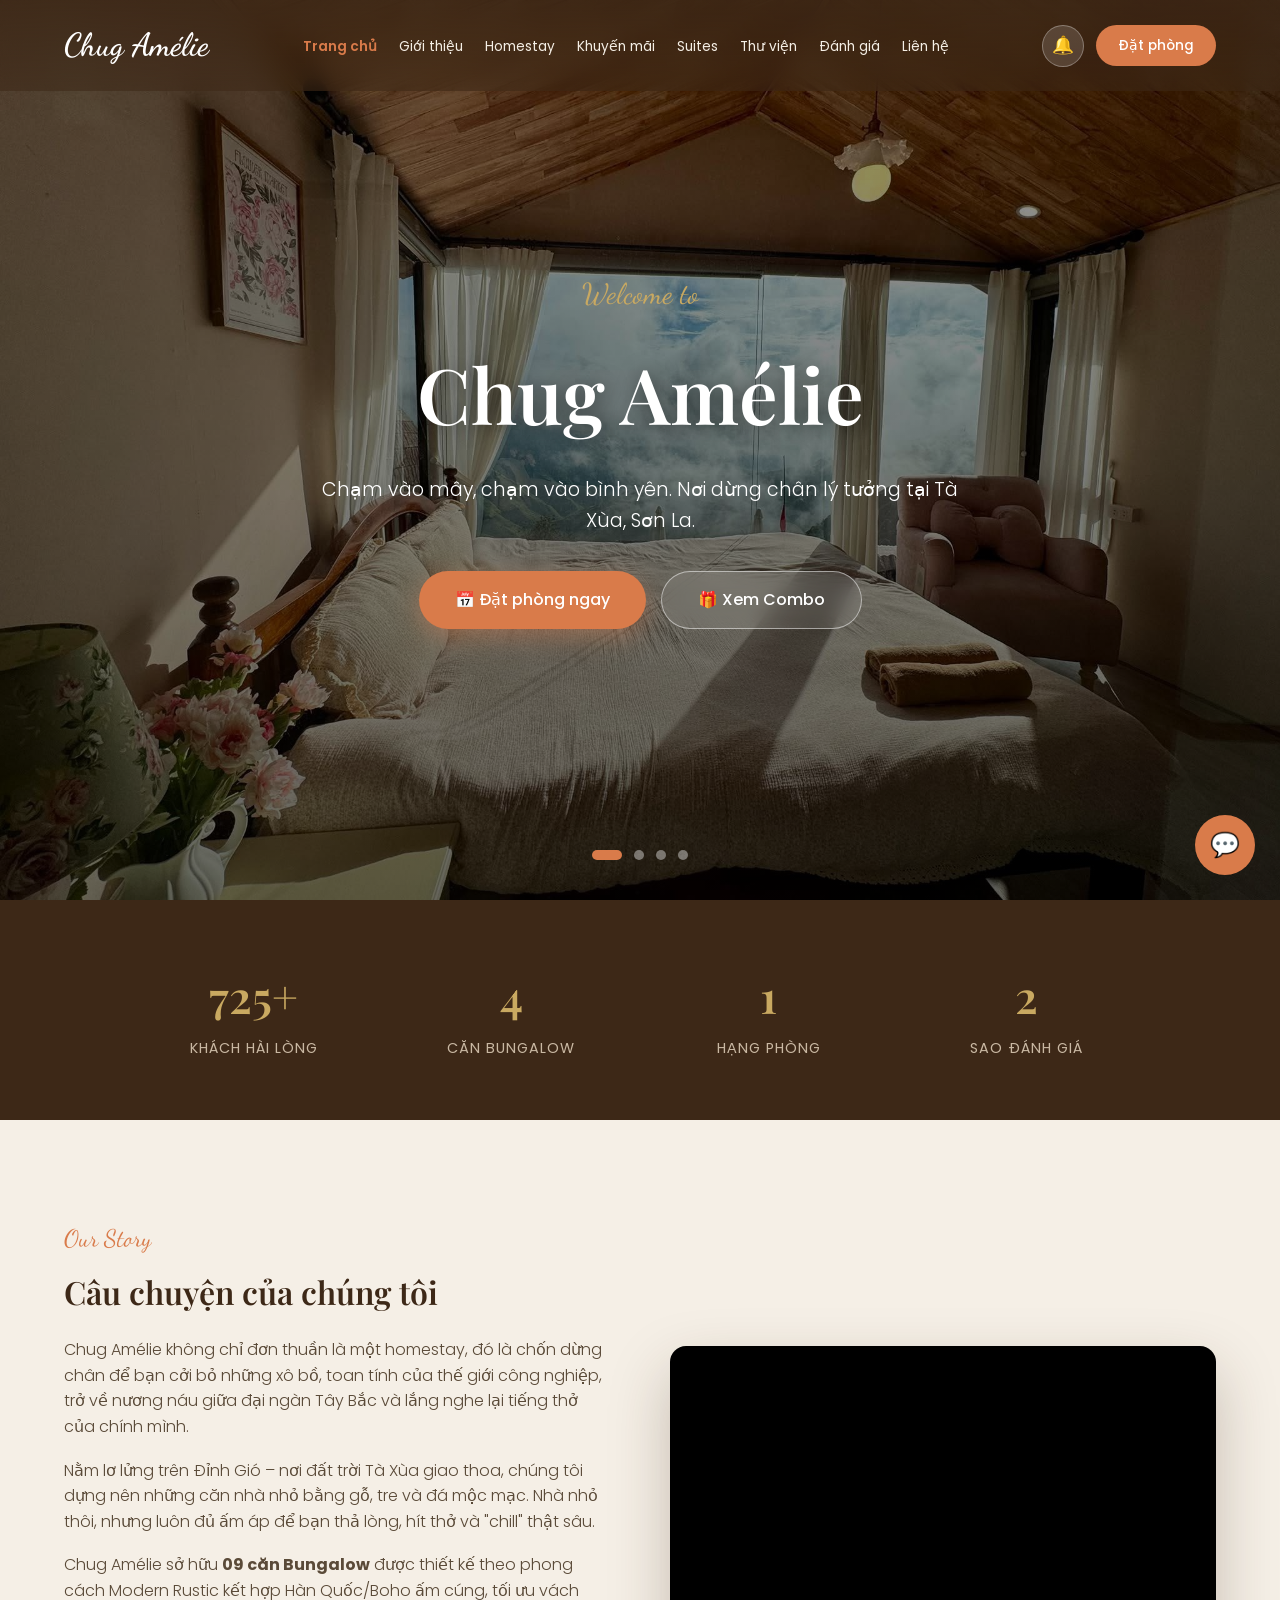
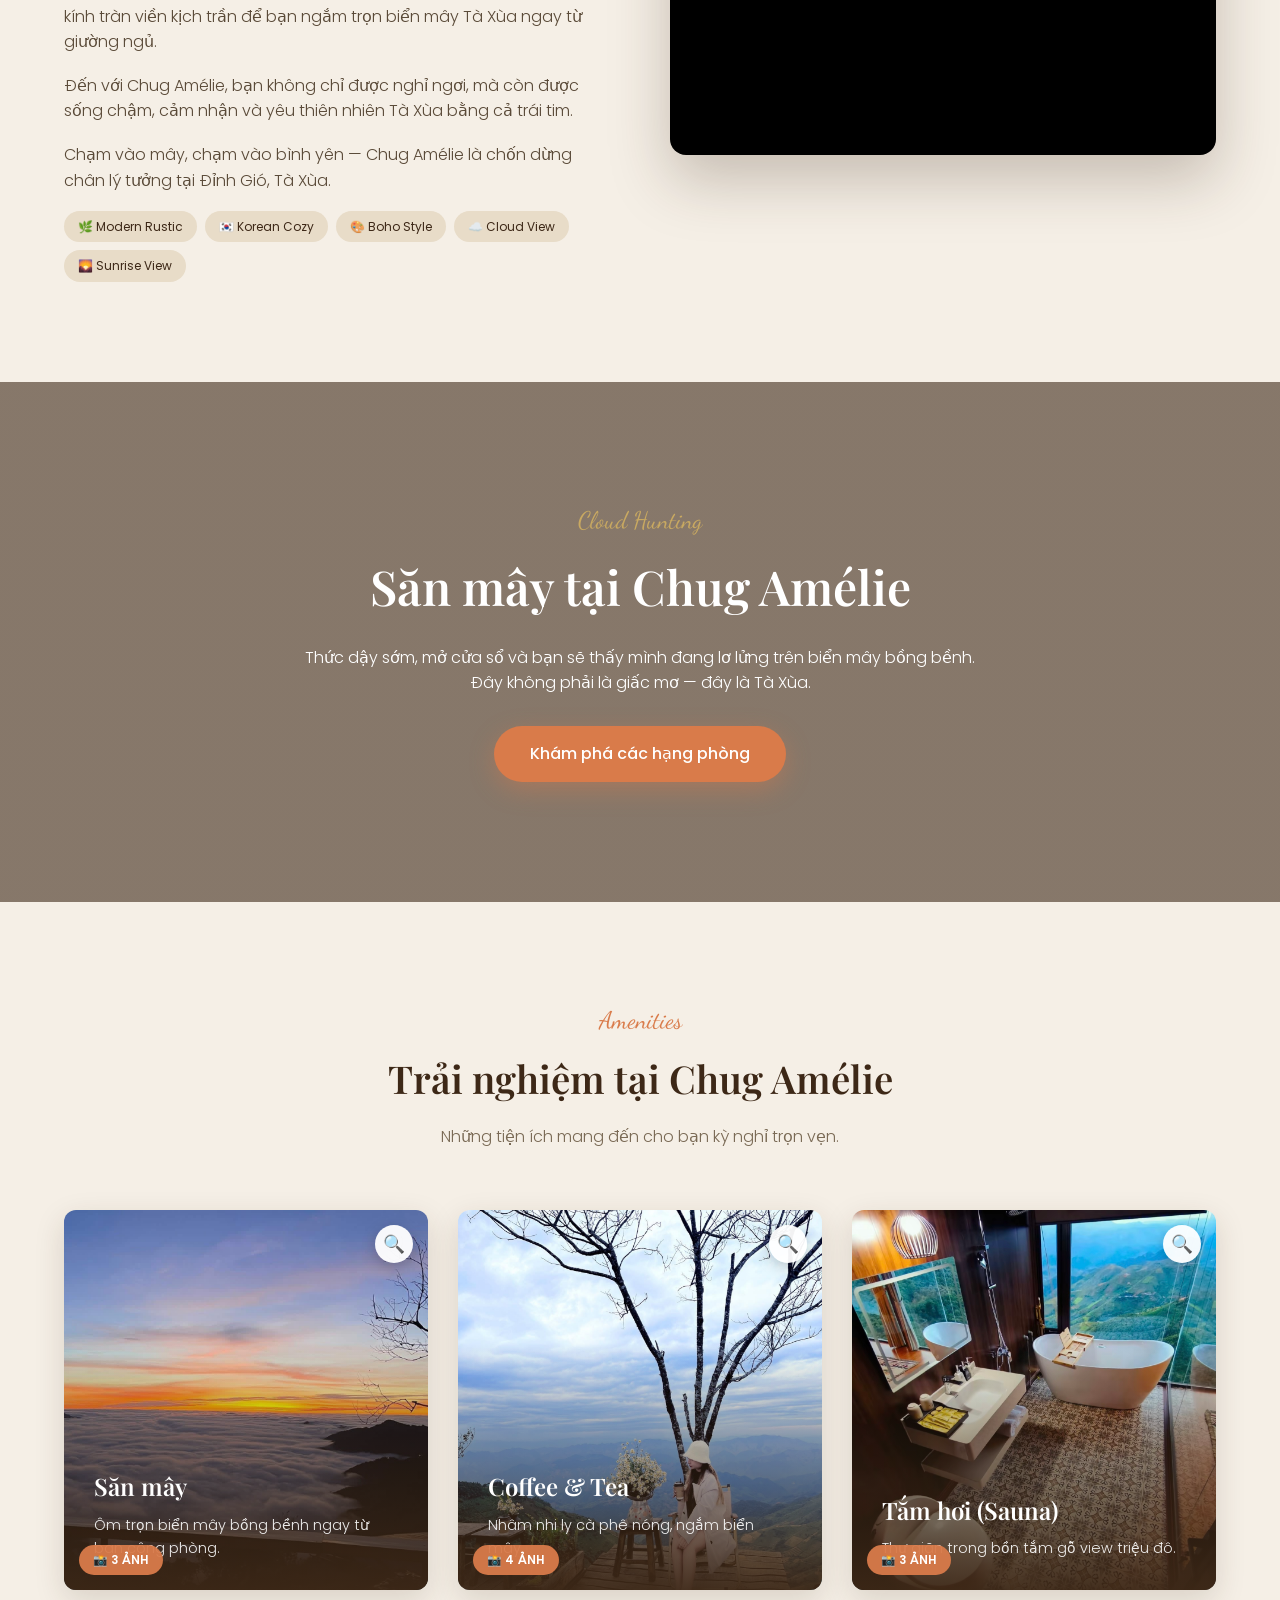
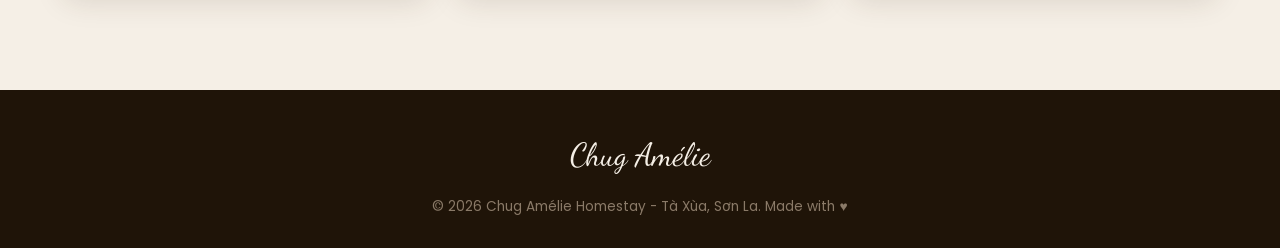
==== index.html @ e12279fa "Initial commit" ====
<!DOCTYPE html>
<html lang="vi">
<head>
<meta charset="UTF-8">
<meta name="viewport" content="width=device-width, initial-scale=1.0">
<title>Chug Amélie Homestay - Trang chủ</title>
<link href="https://fonts.googleapis.com/css2?family=Playfair+Display:wght@400;600;700&family=Poppins:wght@300;400;500;600&family=Dancing+Script:wght@600&display=swap" rel="stylesheet">
<link rel="stylesheet" href="css/style.css">
</head>
<body>

<div class="loader" id="loader"><div class="loader-logo">Chug Amélie</div><div class="loader-bar"></div></div>
<div class="toast-container" id="toastContainer"></div>

<nav class="navbar" id="navbar">
<div class="logo">Chug Amélie</div>
<button class="menu-toggle" onclick="toggleMenu()">☰</button>
<ul class="nav-links" id="navLinks">
<li><a href="index.html" class="active">Trang chủ</a></li>
<li><a href="gian.html">Giới thiệu</a></li>
<li><a href="homestay.html">Homestay</a></li>
<li><a href="khuyen-mai.html">Khuyến mãi</a></li>
<li><a href="suites.html">Suites</a></li>
<li><a href="thu-vien.html">Thư viện</a></li>
<li><a href="danh-gia.html">Đánh giá</a></li>
<li><a href="lien-he.html">Liên hệ</a></li>
</ul>
<div class="nav-actions">
<button class="btn-notify" onclick="toggleNotifPanel()">🔔<span class="badge-count" id="notifCount">0</span></button>
<a href="tel:0325292907" class="btn-book">Đặt phòng</a>
</div>
</nav>

<div class="notif-panel" id="notifPanel">
<div class="notif-header"><h4>🔔 Thông báo</h4><button class="notif-clear" onclick="clearAllNotifs()">Xóa tất cả</button></div>
<div class="notif-body" id="notifBody"><div class="notif-empty">Chưa có thông báo nào</div></div>
</div>

<!-- ========== HERO SLIDESHOW ========== -->
<header class="hero" id="home">
<div class="hero-slides">
<div class="hero-slide active" style="background-image:url('images/room-standard.jpg')"></div>
<div class="hero-slide" style="background-image:url('images/room-premium.jpg')"></div>
<div class="hero-slide" style="background-image:url('images/room-family.jpg')"></div>
<div class="hero-slide" style="background-image:url('images/room-premium-2.jpg')"></div>
</div>
<div class="hero-content">
<div class="hero-subtitle">Welcome to</div>
<h1>Chug Amélie</h1>
<p>Chạm vào mây, chạm vào bình yên. Nơi dừng chân lý tưởng tại Tà Xùa, Sơn La.</p>
<div class="hero-buttons">
<a href="lien-he.html" class="btn-primary">📅 Đặt phòng ngay</a>
<a href="khuyen-mai.html" class="btn-secondary">🎁 Xem Combo</a>
</div>
</div>
<div class="hero-dots" id="heroDots"></div>
</header>

<!-- ========== STATS ========== -->
<section class="stats">
<div class="stats-grid">
<div class="stat reveal"><h3 data-count="1500">0</h3><p>Khách hài lòng</p></div>
<div class="stat reveal"><h3 data-count="9">0</h3><p>Căn Bungalow</p></div>
<div class="stat reveal"><h3 data-count="4">0</h3><p>Hạng phòng</p></div>
<div class="stat reveal"><h3 data-count="5">0</h3><p>Sao đánh giá</p></div>
</div>
</section>

<!-- ========== ABOUT - GIỚI THIỆU (CHỮ TRÁI + VIDEO PHẢI) ========== -->
<section class="about">
<div class="about-grid">
<div class="about-text reveal">
<div class="section-label" style="text-align:left">Our Story</div>
<h3>Câu chuyện của chúng tôi</h3>
<p>Chug Amélie không chỉ đơn thuần là một homestay, đó là chốn dừng chân để bạn cởi bỏ những xô bồ, toan tính của thế giới công nghiệp, trở về nương náu giữa đại ngàn Tây Bắc và lắng nghe lại tiếng thở của chính mình.</p>
<p>Nằm lơ lửng trên Đỉnh Gió – nơi đất trời Tà Xùa giao thoa, chúng tôi dựng nên những căn nhà nhỏ bằng gỗ, tre và đá mộc mạc. Nhà nhỏ thôi, nhưng luôn đủ ấm áp để bạn thả lòng, hít thở và "chill" thật sâu.</p>
<p>Chug Amélie sở hữu <strong>09 căn Bungalow</strong> được thiết kế theo phong cách Modern Rustic kết hợp Hàn Quốc/Boho ấm cúng, tối ưu vách kính tràn viền kịch trần để bạn ngắm trọn biển mây Tà Xùa ngay từ giường ngủ.</p>
<p>Đến với Chug Amélie, bạn không chỉ được nghỉ ngơi, mà còn được sống chậm, cảm nhận và yêu thiên nhiên Tà Xùa bằng cả trái tim.</p>
<p>Chạm vào mây, chạm vào bình yên — Chug Amélie là chốn dừng chân lý tưởng tại Đỉnh Gió, Tà Xùa.</p>
<div class="style-tags">
<span class="style-tag">🌿 Modern Rustic</span>
<span class="style-tag">🇰🇷 Korean Cozy</span>
<span class="style-tag">🎨 Boho Style</span>
<span class="style-tag">☁️ Cloud View</span>
<span class="style-tag">🌄 Sunrise View</span>
</div>
</div>

<!-- VIDEO BÊN PHẢI - NHỎ VỪA -->
<div class="about-image reveal">
<video width="100%" autoplay muted loop playsinline preload="auto" disablepictureinpicture disableremoteplayback style="border-radius:16px;box-shadow:0 25px 60px rgba(61,40,23,.25);display:block;background:#000;aspect-ratio:4/3;object-fit:cover;pointer-events:none">
<source src="images/our-story.mp4" type="video/mp4">
Trình duyệt của bạn không hỗ trợ video.
</video>
</div>

</div>
</section>

<!-- ========== CLOUD HUNTING ========== -->
<section class="cloud-hunting">
<div class="section-label" style="color:var(--gd)">Cloud Hunting</div>
<h2>Săn mây tại Chug Amélie</h2>
<p>Thức dậy sớm, mở cửa sổ và bạn sẽ thấy mình đang lơ lửng trên biển mây bồng bềnh. Đây không phải là giấc mơ — đây là Tà Xùa.</p>
<a href="homestay.html" class="btn-primary">Khám phá các hạng phòng</a>
</section>

<!-- ========== AMENITIES - TRẢI NGHIỆM ========== -->
<section class="amenities">
<div class="section-label">Amenities</div>
<h2 class="section-title">Trải nghiệm tại Chug Amélie</h2>
<p class="section-subtitle">Những tiện ích mang đến cho bạn kỳ nghỉ trọn vẹn.</p>

<div class="amenities-grid">

<!-- Ô 1: SĂN MÂY -->
<div class="amenity reveal" onclick="openGallery('cloud')" style="cursor:pointer;position:relative">
<img src="images/cloud-main.jpg" alt="Săn mây" style="width:100%;height:100%;object-fit:cover;transition:transform .6s">
<div class="amenity-overlay">
<h3 style="font-size:1.5rem;margin-bottom:8px;color:#fff;font-family:'Playfair Display',serif;font-weight:600">Săn mây</h3>
<p style="font-size:.9rem;font-weight:300;opacity:.9;color:#fff;margin:0">Ôm trọn biển mây bồng bềnh ngay từ ban công phòng.</p>
</div>
<div style="position:absolute;top:15px;right:15px;width:38px;height:38px;background:rgba(255,255,255,.95);border-radius:50%;display:flex;align-items:center;justify-content:center;font-size:1.1rem;box-shadow:0 4px 15px rgba(0,0,0,.2);z-index:3">🔍</div>
<div style="position:absolute;bottom:15px;left:15px;background:rgba(217,123,74,.95);color:#fff;padding:6px 14px;border-radius:20px;font-size:.72rem;font-weight:600;letter-spacing:.5px;z-index:3">📸 3 ẢNH</div>
</div>

<!-- Ô 2: COFFEE & TEA -->
<div class="amenity reveal" onclick="openGallery('coffee')" style="cursor:pointer;position:relative">
<img src="images/coffee-1.jpg" alt="Coffee & Tea" style="width:100%;height:100%;object-fit:cover;transition:transform .6s">
<div class="amenity-overlay">
<h3 style="font-size:1.5rem;margin-bottom:8px;color:#fff;font-family:'Playfair Display',serif;font-weight:600">Coffee & Tea</h3>
<p style="font-size:.9rem;font-weight:300;opacity:.9;color:#fff;margin:0">Nhâm nhi ly cà phê nóng, ngắm biển mây.</p>
</div>
<div style="position:absolute;top:15px;right:15px;width:38px;height:38px;background:rgba(255,255,255,.95);border-radius:50%;display:flex;align-items:center;justify-content:center;font-size:1.1rem;box-shadow:0 4px 15px rgba(0,0,0,.2);z-index:3">🔍</div>
<div style="position:absolute;bottom:15px;left:15px;background:rgba(217,123,74,.95);color:#fff;padding:6px 14px;border-radius:20px;font-size:.72rem;font-weight:600;letter-spacing:.5px;z-index:3">📸 4 ẢNH</div>
</div>

<!-- Ô 3: TẮM HƠI SAUNA -->
<div class="amenity reveal" onclick="openGallery('sauna')" style="cursor:pointer;position:relative">
<img src="images/sauna-1.jpg" alt="Tắm hơi" style="width:100%;height:100%;object-fit:cover;transition:transform .6s">
<div class="amenity-overlay">
<h3 style="font-size:1.5rem;margin-bottom:8px;color:#fff;font-family:'Playfair Display',serif;font-weight:600">Tắm hơi (Sauna)</h3>
<p style="font-size:.9rem;font-weight:300;opacity:.9;color:#fff;margin:0">Thư giãn trong bồn tắm gỗ view triệu đô.</p>
</div>
<div style="position:absolute;top:15px;right:15px;width:38px;height:38px;background:rgba(255,255,255,.95);border-radius:50%;display:flex;align-items:center;justify-content:center;font-size:1.1rem;box-shadow:0 4px 15px rgba(0,0,0,.2);z-index:3">🔍</div>
<div style="position:absolute;bottom:15px;left:15px;background:rgba(217,123,74,.95);color:#fff;padding:6px 14px;border-radius:20px;font-size:.72rem;font-weight:600;letter-spacing:.5px;z-index:3">📸 3 ẢNH</div>
</div>

</div>
</section>

<!-- ========== GALLERY "SĂN MÂY" - 3 ẢNH ========== -->
<div class="modal-overlay" id="cloudGallery" style="background:rgba(0,0,0,.92);backdrop-filter:blur(8px)">
<div style="position:relative;max-width:1100px;width:95%;text-align:center">
<button onclick="closeGallery()" style="position:absolute;top:-55px;right:0;background:rgba(255,255,255,.2);border:none;color:#fff;width:44px;height:44px;border-radius:50%;font-size:1.4rem;cursor:pointer;z-index:10">✕</button>
<h3 style="color:#fff;font-family:'Playfair Display',serif;font-size:1.8rem;margin-bottom:10px">☁️ Săn mây tại Chug Amélie</h3>
<p style="color:#c9b8a3;font-weight:300;margin-bottom:25px;font-size:.95rem">Album ảnh — Click mũi tên để xem các góc chụp khác nhau</p>

<div style="position:relative;border-radius:16px;overflow:hidden;box-shadow:0 25px 60px rgba(0,0,0,.5);background:#000">
<img id="cloudMainImg" src="images/cloud-1.jpg" style="width:100%;max-height:70vh;object-fit:contain;display:block;transition:opacity .3s">
<button onclick="event.stopPropagation();changeCloudImg(-1)" style="position:absolute;left:15px;top:50%;transform:translateY(-50%);background:rgba(255,255,255,.9);border:none;width:50px;height:50px;border-radius:50%;font-size:1.5rem;cursor:pointer;box-shadow:0 4px 15px rgba(0,0,0,.3)">‹</button>
<button onclick="event.stopPropagation();changeCloudImg(1)" style="position:absolute;right:15px;top:50%;transform:translateY(-50%);background:rgba(255,255,255,.9);border:none;width:50px;height:50px;border-radius:50%;font-size:1.5rem;cursor:pointer;box-shadow:0 4px 15px rgba(0,0,0,.3)">›</button>
<div id="cloudCounter" style="position:absolute;bottom:15px;right:15px;background:rgba(0,0,0,.75);color:#fff;padding:6px 14px;border-radius:20px;font-size:.85rem">1 / 3</div>
</div>

<div style="display:flex;gap:12px;justify-content:center;margin-top:20px;flex-wrap:wrap">
<img onclick="setCloudImg(0)" src="images/cloud-1.jpg" style="width:100px;height:70px;object-fit:cover;border-radius:8px;cursor:pointer;opacity:1;border:2px solid #d97b4a;transition:.3s" class="cloud-thumb">
<img onclick="setCloudImg(1)" src="images/cloud-2.jpg" style="width:100px;height:70px;object-fit:cover;border-radius:8px;cursor:pointer;opacity:.6;border:2px solid transparent;transition:.3s" class="cloud-thumb">
<img onclick="setCloudImg(2)" src="images/cloud-3.jpg" style="width:100px;height:70px;object-fit:cover;border-radius:8px;cursor:pointer;opacity:.6;border:2px solid transparent;transition:.3s" class="cloud-thumb">
</div>
</div>
</div>

<!-- ========== GALLERY "COFFEE & TEA" - 4 ẢNH ========== -->
<div class="modal-overlay" id="coffeeGallery" style="background:rgba(0,0,0,.92);backdrop-filter:blur(8px)">
<div style="position:relative;max-width:1100px;width:95%;text-align:center">
<button onclick="closeGallery()" style="position:absolute;top:-55px;right:0;background:rgba(255,255,255,.2);border:none;color:#fff;width:44px;height:44px;border-radius:50%;font-size:1.4rem;cursor:pointer;z-index:10">✕</button>
<h3 style="color:#fff;font-family:'Playfair Display',serif;font-size:1.8rem;margin-bottom:10px">☕ Coffee & Tea tại Chug Amélie</h3>
<p style="color:#c9b8a3;font-weight:300;margin-bottom:25px;font-size:.95rem">Album ảnh — Click mũi tên để xem các góc chụp khác nhau</p>

<div style="position:relative;border-radius:16px;overflow:hidden;box-shadow:0 25px 60px rgba(0,0,0,.5);background:#000">
<img id="coffeeMainImg" src="images/coffee-1.jpg" style="width:100%;max-height:70vh;object-fit:contain;display:block;transition:opacity .3s">
<button onclick="event.stopPropagation();changeCoffeeImg(-1)" style="position:absolute;left:15px;top:50%;transform:translateY(-50%);background:rgba(255,255,255,.9);border:none;width:50px;height:50px;border-radius:50%;font-size:1.5rem;cursor:pointer;box-shadow:0 4px 15px rgba(0,0,0,.3)">‹</button>
<button onclick="event.stopPropagation();changeCoffeeImg(1)" style="position:absolute;right:15px;top:50%;transform:translateY(-50%);background:rgba(255,255,255,.9);border:none;width:50px;height:50px;border-radius:50%;font-size:1.5rem;cursor:pointer;box-shadow:0 4px 15px rgba(0,0,0,.3)">›</button>
<div id="coffeeCounter" style="position:absolute;bottom:15px;right:15px;background:rgba(0,0,0,.75);color:#fff;padding:6px 14px;border-radius:20px;font-size:.85rem">1 / 4</div>
</div>

<div style="display:flex;gap:12px;justify-content:center;margin-top:20px;flex-wrap:wrap">
<img onclick="setCoffeeImg(0)" src="images/coffee-1.jpg" style="width:100px;height:70px;object-fit:cover;border-radius:8px;cursor:pointer;opacity:1;border:2px solid #d97b4a;transition:.3s" class="coffee-thumb">
<img onclick="setCoffeeImg(1)" src="images/coffee-2.jpg" style="width:100px;height:70px;object-fit:cover;border-radius:8px;cursor:pointer;opacity:.6;border:2px solid transparent;transition:.3s" class="coffee-thumb">
<img onclick="setCoffeeImg(2)" src="images/coffee-3.jpg" style="width:100px;height:70px;object-fit:cover;border-radius:8px;cursor:pointer;opacity:.6;border:2px solid transparent;transition:.3s" class="coffee-thumb">
<img onclick="setCoffeeImg(3)" src="images/coffee-4.jpg" style="width:100px;height:70px;object-fit:cover;border-radius:8px;cursor:pointer;opacity:.6;border:2px solid transparent;transition:.3s" class="coffee-thumb">
</div>
</div>
</div>

<!-- ========== GALLERY "TẮM HƠI" - 3 ẢNH ========== -->
<div class="modal-overlay" id="saunaGallery" style="background:rgba(0,0,0,.92);backdrop-filter:blur(8px)">
<div style="position:relative;max-width:1100px;width:95%;text-align:center">
<button onclick="closeGallery()" style="position:absolute;top:-55px;right:0;background:rgba(255,255,255,.2);border:none;color:#fff;width:44px;height:44px;border-radius:50%;font-size:1.4rem;cursor:pointer;z-index:10">✕</button>
<h3 style="color:#fff;font-family:'Playfair Display',serif;font-size:1.8rem;margin-bottom:10px">🧖 Tắm hơi (Sauna) tại Chug Amélie</h3>
<p style="color:#c9b8a3;font-weight:300;margin-bottom:25px;font-size:.95rem">Album ảnh — Click mũi tên để xem các góc chụp khác nhau</p>

<div style="position:relative;border-radius:16px;overflow:hidden;box-shadow:0 25px 60px rgba(0,0,0,.5);background:#000">
<img id="saunaMainImg" src="images/sauna-1.jpg" style="width:100%;max-height:70vh;object-fit:contain;display:block;transition:opacity .3s">
<button onclick="event.stopPropagation();changeSaunaImg(-1)" style="position:absolute;left:15px;top:50%;transform:translateY(-50%);background:rgba(255,255,255,.9);border:none;width:50px;height:50px;border-radius:50%;font-size:1.5rem;cursor:pointer;box-shadow:0 4px 15px rgba(0,0,0,.3)">‹</button>
<button onclick="event.stopPropagation();changeSaunaImg(1)" style="position:absolute;right:15px;top:50%;transform:translateY(-50%);background:rgba(255,255,255,.9);border:none;width:50px;height:50px;border-radius:50%;font-size:1.5rem;cursor:pointer;box-shadow:0 4px 15px rgba(0,0,0,.3)">›</button>
<div id="saunaCounter" style="position:absolute;bottom:15px;right:15px;background:rgba(0,0,0,.75);color:#fff;padding:6px 14px;border-radius:20px;font-size:.85rem">1 / 3</div>
</div>

<div style="display:flex;gap:12px;justify-content:center;margin-top:20px;flex-wrap:wrap">
<img onclick="setSaunaImg(0)" src="images/sauna-1.jpg" style="width:100px;height:70px;object-fit:cover;border-radius:8px;cursor:pointer;opacity:1;border:2px solid #d97b4a;transition:.3s" class="sauna-thumb">
<img onclick="setSaunaImg(1)" src="images/sauna-2.jpg" style="width:100px;height:70px;object-fit:cover;border-radius:8px;cursor:pointer;opacity:.6;border:2px solid transparent;transition:.3s" class="sauna-thumb">
<img onclick="setSaunaImg(2)" src="images/sauna-3.jpg" style="width:100px;height:70px;object-fit:cover;border-radius:8px;cursor:pointer;opacity:.6;border:2px solid transparent;transition:.3s" class="sauna-thumb">
</div>
</div>
</div>

<footer>
<div class="footer-logo">Chug Amélie</div>
<p>© 2026 Chug Amélie Homestay - Tà Xùa, Sơn La. Made with ♥</p>
</footer>

<button class="back-top" id="backTop" onclick="window.scrollTo({top:0,behavior:'smooth'})">↑</button>

<button class="chatbot-btn" onclick="toggleChat()">💬</button>
<div class="chat-window" id="chatWindow">
<div class="chat-header"><div><h4>Chug Amélie</h4><small>● Đang trực tuyến</small></div><button class="chat-close" onclick="toggleChat()">✕</button></div>
<div class="chat-body" id="chatBody"><div class="msg bot">Dạ vâng, Chug Amélie xin chào! Em có thể giúp gì ạ? 🌿</div></div>
<div class="chat-input"><input type="text" id="chatInput" placeholder="Nhập tin nhắn..." onkeypress="if(event.key==='Enter')sendMsg()"><button onclick="sendMsg()">Gửi</button></div>
</div>

<script src="js/script.js"></script>

<!-- ========== JAVASCRIPT 3 GALLERY ========== -->
<script>
// ===== GALLERY "SĂN MÂY" — 3 ẢNH =====
const cloudImages = ['images/cloud-1.jpg','images/cloud-2.jpg','images/cloud-3.jpg'];
let cloudIndex = 0;

// ===== GALLERY "COFFEE & TEA" — 4 ẢNH =====
const coffeeImages = ['images/coffee-1.jpg','images/coffee-2.jpg','images/coffee-3.jpg','images/coffee-4.jpg'];
let coffeeIndex = 0;

// ===== GALLERY "SAUNA" — 3 ẢNH =====
const saunaImages = ['images/sauna-1.jpg','images/sauna-2.jpg','images/sauna-3.jpg'];
let saunaIndex = 0;

function openGallery(type) {
  if (type === 'cloud') {
    document.getElementById('cloudGallery').classList.add('open');
    document.body.style.overflow = 'hidden';
    setCloudImg(0);
  } else if (type === 'coffee') {
    document.getElementById('coffeeGallery').classList.add('open');
    document.body.style.overflow = 'hidden';
    setCoffeeImg(0);
  } else if (type === 'sauna') {
    document.getElementById('saunaGallery').classList.add('open');
    document.body.style.overflow = 'hidden';
    setSaunaImg(0);
  }
}
function closeGallery() {
  document.getElementById('cloudGallery').classList.remove('open');
  document.getElementById('coffeeGallery').classList.remove('open');
  document.getElementById('saunaGallery').classList.remove('open');
  document.body.style.overflow = '';
}

// === Săn mây ===
function setCloudImg(i) {
  cloudIndex = i;
  const img = document.getElementById('cloudMainImg');
  img.style.opacity = '0';
  setTimeout(() => { img.src = cloudImages[i]; img.style.opacity = '1'; }, 150);
  document.getElementById('cloudCounter').textContent = (i + 1) + ' / ' + cloudImages.length;
  document.querySelectorAll('.cloud-thumb').forEach((t, idx) => {
    t.style.opacity = idx === i ? '1' : '.6';
    t.style.borderColor = idx === i ? '#d97b4a' : 'transparent';
  });
}
function changeCloudImg(dir) {
  cloudIndex = (cloudIndex + dir + cloudImages.length) % cloudImages.length;
  setCloudImg(cloudIndex);
}

// === Coffee ===
function setCoffeeImg(i) {
  coffeeIndex = i;
  const img = document.getElementById('coffeeMainImg');
  img.style.opacity = '0';
  setTimeout(() => { img.src = coffeeImages[i]; img.style.opacity = '1'; }, 150);
  document.getElementById('coffeeCounter').textContent = (i + 1) + ' / ' + coffeeImages.length;
  document.querySelectorAll('.coffee-thumb').forEach((t, idx) => {
    t.style.opacity = idx === i ? '1' : '.6';
    t.style.borderColor = idx === i ? '#d97b4a' : 'transparent';
  });
}
function changeCoffeeImg(dir) {
  coffeeIndex = (coffeeIndex + dir + coffeeImages.length) % coffeeImages.length;
  setCoffeeImg(coffeeIndex);
}

// === Sauna ===
function setSaunaImg(i) {
  saunaIndex = i;
  const img = document.getElementById('saunaMainImg');
  img.style.opacity = '0';
  setTimeout(() => { img.src = saunaImages[i]; img.style.opacity = '1'; }, 150);
  document.getElementById('saunaCounter').textContent = (i + 1) + ' / ' + saunaImages.length;
  document.querySelectorAll('.sauna-thumb').forEach((t, idx) => {
    t.style.opacity = idx === i ? '1' : '.6';
    t.style.borderColor = idx === i ? '#d97b4a' : 'transparent';
  });
}
function changeSaunaImg(dir) {
  saunaIndex = (saunaIndex + dir + saunaImages.length) % saunaImages.length;
  setSaunaImg(saunaIndex);
}

// === Đóng gallery ===
document.querySelectorAll('.modal-overlay').forEach(g => {
  g.addEventListener('click', (e) => { if (e.target === g) closeGallery(); });
});
document.addEventListener('keydown', (e) => {
  if (e.key === 'Escape') closeGallery();
  if (e.key === 'ArrowLeft') { changeCloudImg(-1); changeCoffeeImg(-1); changeSaunaImg(-1); }
  if (e.key === 'ArrowRight') { changeCloudImg(1); changeCoffeeImg(1); changeSaunaImg(1); }
});
</script>

</body>
</html>
---- css/style.css ----
*{margin:0;padding:0;box-sizing:border-box}
:root{--wd:#3d2817;--w:#8b5a2b;--cr:#f5efe6;--bg:#e8dcc8;--sn:#d97b4a;--gr:#4a5d3a;--tx:#2c2416;--wh:#fff;--gd:#c9a961;--sc:#4caf50;--er:#e74c3c}
html{scroll-behavior:smooth}
body{font-family:'Poppins',sans-serif;color:var(--tx);background:var(--cr);line-height:1.6;overflow-x:hidden}
h1,h2,h3{font-family:'Playfair Display',serif;font-weight:600}
.loader{position:fixed;inset:0;background:var(--wd);display:flex;flex-direction:column;align-items:center;justify-content:center;z-index:9999;transition:.8s}
.loader.hidden{opacity:0;visibility:hidden}
.loader-logo{font-family:'Dancing Script',cursive;font-size:3rem;color:var(--cr);margin-bottom:20px;animation:pulse 1.5s infinite}
.loader-bar{width:200px;height:2px;background:rgba(245,239,230,.2);overflow:hidden;border-radius:2px}
.loader-bar::after{content:'';display:block;height:100%;width:50%;background:var(--sn);animation:load 1.2s infinite}
@keyframes load{0%{transform:translateX(-100%)}100%{transform:translateX(200%)}}
@keyframes pulse{0%,100%{opacity:1}50%{opacity:.6}}

/* ===== NAVBAR ===== */
.navbar{position:fixed;top:0;left:0;right:0;padding:20px 5%;display:flex;justify-content:space-between;align-items:center;z-index:1000;transition:.4s;background:linear-gradient(180deg,rgba(61,40,23,.85) 0%,rgba(61,40,23,.55) 100%);backdrop-filter:blur(10px);-webkit-backdrop-filter:blur(10px)}
.navbar.scrolled{background:rgba(61,40,23,.97);backdrop-filter:blur(15px);-webkit-backdrop-filter:blur(15px);padding:12px 5%;box-shadow:0 2px 20px rgba(0,0,0,.15)}
.logo{font-family:'Dancing Script',cursive;font-size:2rem;font-weight:600;color:var(--wh);transition:.4s;text-decoration:none}
.nav-links{display:flex;gap:22px;list-style:none;align-items:center}
.nav-links a{text-decoration:none;color:var(--cr);font-size:.85rem;transition:.4s}
.nav-links a:hover{color:var(--gd)}
.nav-links a.active{color:var(--sn);font-weight:600}
.nav-actions{display:flex;align-items:center;gap:12px}
.btn-notify{position:relative;background:rgba(255,255,255,.15);border:1px solid rgba(255,255,255,.3);color:var(--wh);width:42px;height:42px;border-radius:50%;cursor:pointer;font-size:1.1rem;transition:.3s}
.btn-notify:hover{background:rgba(255,255,255,.25)}
.btn-notify .badge-count{position:absolute;top:-3px;right:-3px;background:var(--sn);color:var(--wh);font-size:.65rem;width:18px;height:18px;border-radius:50%;display:none;align-items:center;justify-content:center;font-weight:600}
.btn-notify .badge-count.show{display:flex}
.btn-book{background:var(--sn);color:var(--wh)!important;padding:10px 22px;border-radius:30px;font-weight:500!important;text-decoration:none;font-size:.85rem;transition:.3s}
.btn-book:hover{background:#c26a3c}
.menu-toggle{display:none;font-size:1.8rem;color:var(--wh);background:none;border:none;cursor:pointer}

/* ===== NOTIFICATION PANEL ===== */
.notif-panel{position:fixed;top:80px;right:25px;width:360px;max-width:calc(100vw - 40px);background:var(--wh);border-radius:12px;box-shadow:0 20px 60px rgba(0,0,0,.2);z-index:1001;opacity:0;visibility:hidden;transform:translateY(-15px);transition:.3s;overflow:hidden}
.notif-panel.open{opacity:1;visibility:visible;transform:translateY(0)}
.notif-header{background:var(--wd);color:var(--cr);padding:16px 20px;display:flex;justify-content:space-between;align-items:center}
.notif-clear{background:none;border:none;color:var(--cr);font-size:.8rem;cursor:pointer;opacity:.7}
.notif-body{max-height:400px;overflow-y:auto}
.notif-item{padding:15px 20px;border-bottom:1px solid #f0e8dc;display:flex;gap:12px;cursor:pointer}
.notif-icon{width:36px;height:36px;border-radius:50%;background:var(--sn);color:var(--wh);display:flex;align-items:center;justify-content:center;flex-shrink:0}
.notif-content small{color:#8a7a68;font-size:.75rem}
.notif-content p{font-size:.88rem;margin-top:2px}
.notif-empty{padding:40px 20px;text-align:center;color:#8a7a68}

/* ===== TOAST ===== */
.toast-container{position:fixed;top:100px;right:25px;z-index:3000;display:flex;flex-direction:column;gap:10px;pointer-events:none}
.toast{background:var(--wh);border-left:4px solid var(--sc);padding:15px 20px;border-radius:8px;box-shadow:0 10px 30px rgba(0,0,0,.15);min-width:300px;display:flex;gap:12px;animation:slideIn .4s;pointer-events:all}
.toast.error{border-left-color:var(--er)}
.toast-icon{width:30px;height:30px;border-radius:50%;background:var(--sc);color:var(--wh);display:flex;align-items:center;justify-content:center;flex-shrink:0}
.toast.error .toast-icon{background:var(--er)}
.toast-content strong{display:block;font-size:.9rem}
.toast-content p{font-size:.82rem;color:#6a5a48}
@keyframes slideIn{from{transform:translateX(120%);opacity:0}to{transform:translateX(0);opacity:1}}
@keyframes slideOut{to{transform:translateX(120%);opacity:0}}
.toast.removing{animation:slideOut .4s forwards}

/* ===== HERO ===== */
.hero{height:100vh;min-height:600px;position:relative;display:flex;flex-direction:column;justify-content:center;align-items:center;text-align:center;color:var(--wh);padding:0 20px;overflow:hidden}
.hero-slides{position:absolute;inset:0;z-index:-1}
.hero-slide{position:absolute;inset:0;background-size:cover;background-position:center;opacity:0;transition:opacity 1.5s}
.hero-slide.active{opacity:1}
.hero::before{content:'';position:absolute;inset:0;background:linear-gradient(rgba(0,0,0,.4),rgba(0,0,0,.6));z-index:0}
.hero-content{position:relative;z-index:1;max-width:900px}
.hero-subtitle{font-family:'Dancing Script',cursive;font-size:1.8rem;color:var(--gd);margin-bottom:15px}
.hero h1{font-size:clamp(2.5rem,6vw,5rem);margin-bottom:20px;text-shadow:2px 2px 20px rgba(0,0,0,.5)}
.hero p{font-size:clamp(1rem,1.5vw,1.2rem);max-width:650px;margin:0 auto 35px;font-weight:300}
.hero-buttons{display:flex;gap:15px;flex-wrap:wrap;justify-content:center}
.btn-primary,.btn-secondary{padding:15px 36px;border-radius:30px;text-decoration:none;font-weight:500;font-size:1rem;cursor:pointer;border:none;display:inline-flex;align-items:center;gap:8px;transition:.3s}
.btn-primary{background:var(--sn);color:var(--wh);box-shadow:0 8px 25px rgba(217,123,74,.4)}
.btn-primary:hover{background:#c26a3c;transform:translateY(-3px)}
.btn-secondary{background:rgba(255,255,255,.1);backdrop-filter:blur(10px);color:var(--wh);border:1.5px solid rgba(255,255,255,.5)}
.btn-secondary:hover{background:var(--wh);color:var(--wd)}
.hero-dots{position:absolute;bottom:40px;left:50%;transform:translateX(-50%);display:flex;gap:12px;z-index:2}
.hero-dot{width:10px;height:10px;border-radius:50%;background:rgba(255,255,255,.4);cursor:pointer;border:none}
.hero-dot.active{background:var(--sn);width:30px;border-radius:5px}
.reveal{opacity:0;transform:translateY(40px);transition:1s}
.reveal.visible{opacity:1;transform:translateY(0)}

/* ===== SECTIONS ===== */
section{padding:100px 5%;position:relative}
.page-header{padding:160px 5% 80px;background:linear-gradient(rgba(61,40,23,.75),rgba(61,40,23,.75)),url('../images/room-premium.jpg') center/cover;color:var(--wh);text-align:center;position:relative}
.page-header h1{font-size:clamp(2rem,4vw,3.2rem);margin-bottom:15px;text-shadow:2px 2px 15px rgba(0,0,0,.5)}
.page-header p{max-width:600px;margin:0 auto;font-weight:300;opacity:.95}
.page-header .breadcrumb{margin-top:20px;font-size:.85rem;opacity:.8}
.page-header .breadcrumb a{color:var(--gd);text-decoration:none}
.section-title{text-align:center;font-size:clamp(1.8rem,3vw,2.6rem);color:var(--wd);margin-bottom:15px}
.section-subtitle{text-align:center;color:#7a6a55;max-width:600px;margin:0 auto 60px;font-weight:300}
.section-label{text-align:center;font-family:'Dancing Script',cursive;color:var(--sn);font-size:1.5rem;margin-bottom:8px}

/* ===== ABOUT ===== */
.about{background:var(--cr)}
.about-grid{display:grid;grid-template-columns:1fr 1fr;gap:60px;align-items:center;max-width:1200px;margin:0 auto}
.about-text h3{font-size:2rem;color:var(--wd);margin-bottom:20px}
.about-text p{margin-bottom:18px;color:#5a4a38;font-weight:300}
.about-image img{width:100%;border-radius:8px;box-shadow:0 25px 60px rgba(61,40,23,.25)}
.quote{font-family:'Playfair Display',serif;font-style:italic;font-size:1.15rem;color:var(--sn);border-left:3px solid var(--sn);padding-left:20px;margin-top:25px}
.style-tags{display:flex;flex-wrap:wrap;gap:8px;margin-top:15px}
.style-tag{background:var(--bg);color:var(--wd);padding:6px 14px;border-radius:20px;font-size:.75rem}
.about-details{max-width:1200px;margin:80px auto 0}
.about-overview{background:var(--wh);padding:35px;border-radius:16px;box-shadow:0 15px 40px rgba(61,40,23,.08);margin-bottom:40px;border-left:5px solid var(--sn)}
.about-overview h3{font-size:1.6rem;color:var(--wd);margin-bottom:15px}
.about-overview p{color:#5a4a38;font-weight:300;line-height:1.8;margin-bottom:12px}
.about-overview .highlight{color:var(--sn);font-weight:600}
.room-types-grid{display:grid;grid-template-columns:repeat(auto-fit,minmax(300px,1fr));gap:25px;margin-bottom:40px}
.room-type-card{background:var(--wh);border-radius:16px;padding:25px;box-shadow:0 10px 30px rgba(61,40,23,.08);transition:.4s;border-top:4px solid var(--sn);display:flex;flex-direction:column}
.room-type-card:hover{transform:translateY(-8px);box-shadow:0 20px 50px rgba(61,40,23,.15)}
.room-type-card.premium-type{border-top-color:var(--gd);background:linear-gradient(145deg,#fffaf3,#fff5e8)}
.room-type-card.family-type{border-top-color:var(--gr)}
.room-type-header{display:flex;align-items:center;justify-content:space-between;margin-bottom:15px;flex-wrap:wrap;gap:10px}
.room-type-header h4{font-size:1.25rem;color:var(--wd)}
.room-type-badge{background:var(--sn);color:var(--wh);padding:4px 12px;border-radius:20px;font-size:.72rem;font-weight:600}
.room-type-badge.gold{background:linear-gradient(135deg,var(--gd),#b8935a)}
.room-type-badge.green{background:var(--gr)}
.room-type-img{width:100%;border-radius:12px;margin-bottom:15px;height:200px;object-fit:cover}
.room-type-desc{color:#5a4a38;font-size:.9rem;font-weight:300;line-height:1.7;margin-bottom:15px}
.room-type-features{list-style:none;margin-bottom:15px;flex:1}
.room-type-features li{font-size:.85rem;color:#5a4a38;padding:6px 0;display:flex;gap:8px;line-height:1.5}
.room-type-features li::before{content:'✓';color:var(--sc);font-weight:700}
.room-type-price{background:var(--cr);padding:12px 15px;border-radius:10px;font-size:.82rem;color:#5a4a38;line-height:1.8}
.room-type-price strong{color:var(--sn)}
.price-table-wrapper{background:var(--wh);border-radius:16px;padding:30px;box-shadow:0 15px 40px rgba(61,40,23,.08);overflow-x:auto}
.price-table-wrapper h3{font-size:1.5rem;color:var(--wd);margin-bottom:20px}
.price-table{width:100%;border-collapse:collapse;min-width:700px;font-size:.88rem}
.price-table thead{background:var(--wd);color:var(--cr)}
.price-table th{padding:14px 12px;text-align:left;font-size:.8rem;text-transform:uppercase}
.price-table td{padding:14px 12px;border-bottom:1px solid #f0e8dc;color:#5a4a38}
.price-table .room-name{font-weight:600;color:var(--wd)}
.price-table .price-normal{color:var(--sn);font-weight:600}
.price-table .price-weekend{color:var(--gd);font-weight:600}
.price-table .price-holiday{color:var(--er);font-weight:600}

/* ===== STATS ===== */
.stats{background:var(--wd);color:var(--cr);padding:60px 5%}
.stats-grid{display:grid;grid-template-columns:repeat(auto-fit,minmax(180px,1fr));gap:30px;max-width:1000px;margin:0 auto;text-align:center}
.stat h3{font-size:2.8rem;color:var(--gd);margin-bottom:5px}
.stat p{font-size:.9rem;color:#c9b8a3;letter-spacing:1px;text-transform:uppercase}

/* ===== ROOMS ===== */
.rooms{background:var(--bg)}
.rooms-grid{display:grid;grid-template-columns:repeat(auto-fit,minmax(320px,1fr));gap:35px;max-width:1250px;margin:0 auto}
.room-card{background:var(--wh);border-radius:12px;overflow:hidden;box-shadow:0 8px 30px rgba(61,40,23,.08);transition:.4s;display:flex;flex-direction:column;position:relative}
.room-card:hover{transform:translateY(-10px);box-shadow:0 25px 55px rgba(61,40,23,.2)}
.room-img{height:260px;overflow:hidden;position:relative}
.room-img img{width:100%;height:100%;object-fit:cover;transition:.6s}
.room-card:hover .room-img img{transform:scale(1.1)}
.room-body{padding:28px;flex:1;display:flex;flex-direction:column}
.room-body h3{font-size:1.4rem;color:var(--wd);margin-bottom:8px}
.room-price{color:var(--sn);font-weight:600;font-size:1.05rem;margin-bottom:15px}
.room-desc{color:#5a4a38;font-size:.92rem;font-weight:300;margin-bottom:20px;flex:1}
.room-tags{display:flex;flex-wrap:wrap;gap:8px;margin-bottom:20px}
.tag{background:var(--cr);color:var(--w);font-size:.75rem;padding:5px 12px;border-radius:20px}
.tag-rooms{background:linear-gradient(135deg,var(--sn),#b8542a);color:var(--wh);font-size:.75rem;padding:5px 12px;border-radius:20px;font-weight:600}
.tag-rooms.premium-tag{background:linear-gradient(135deg,var(--gd),#b8935a)}
.btn-room{background:var(--wd);color:var(--wh);padding:12px;border:none;border-radius:6px;font-weight:500;cursor:pointer;font-size:.95rem;text-align:center;text-decoration:none;display:block;transition:.3s}
.btn-room:hover{background:var(--sn)}
.badge-best{position:absolute;top:15px;right:15px;background:var(--sn);color:var(--wh);font-size:.7rem;padding:5px 12px;border-radius:20px;font-weight:600}
.premium-card{border:2px solid var(--gd)}
.premium-card-2{border:2px solid var(--w);background:linear-gradient(145deg,#f8f2e8,#efe6d6)}
.badge-premium-2{position:absolute;top:15px;right:15px;background:linear-gradient(135deg,var(--w),#5a3a20);color:var(--wh);font-size:.7rem;padding:6px 14px;border-radius:20px;font-weight:600}
.btn-premium-2{background:linear-gradient(135deg,var(--w),#5a3a20)!important}
.badge-premium{position:absolute;top:15px;right:15px;background:linear-gradient(135deg,var(--gd),#b8935a);color:var(--wh);font-size:.7rem;padding:6px 14px;border-radius:20px;font-weight:600}
.btn-premium{background:linear-gradient(135deg,var(--gd),#b8935a)!important}
.rooms-filter-bar{max-width:1250px;margin:0 auto 30px;background:var(--wh);border-radius:50px;padding:8px;box-shadow:0 8px 25px rgba(61,40,23,.08);display:flex;flex-wrap:wrap;gap:8px;align-items:center;justify-content:center;border:1px solid rgba(139,90,43,.1)}
.filter-chip{background:transparent;color:var(--wd);border:1.5px solid #e0d5c5;padding:10px 22px;border-radius:40px;font-family:'Poppins',sans-serif;font-size:.88rem;font-weight:500;cursor:pointer;transition:all .3s;display:inline-flex;align-items:center;gap:8px;white-space:nowrap}
.filter-chip:hover{background:var(--cr);border-color:var(--sn);transform:translateY(-2px)}
.filter-chip.active{background:var(--sn);color:var(--wh);border-color:var(--sn);box-shadow:0 6px 15px rgba(217,123,74,.4)}
.filter-chip .chip-count{background:rgba(255,255,255,.3);padding:2px 8px;border-radius:12px;font-size:.72rem;font-weight:600}
.filter-result{text-align:center;color:#5a4a38;font-size:.9rem;margin-bottom:30px;font-weight:300}
.filter-result strong{color:var(--sn);font-weight:600}
.room-card.filtered-out{display:none}
.room-status-info{background:linear-gradient(135deg,#f0fdf4,#e8f5e9);border-left:4px solid var(--sc);padding:12px 16px;border-radius:8px;margin-bottom:15px;font-size:.85rem;display:flex;align-items:center;gap:10px;color:#2e7d32}
.room-status-info.full{background:linear-gradient(135deg,#fef2f2,#fee2e2);border-left-color:var(--er);color:#c0392b}
.room-status-info .status-dot{width:8px;height:8px;border-radius:50%;background:var(--sc);animation:statusPulse 1.5s infinite;flex-shrink:0}
.room-status-info.full .status-dot{background:var(--er)}
@keyframes statusPulse{0%,100%{opacity:1;transform:scale(1)}50%{opacity:.5;transform:scale(1.3)}}
.no-results{text-align:center;padding:60px 20px;color:#8a7a68;grid-column:1/-1}
.no-results .icon{font-size:4rem;margin-bottom:20px;opacity:.5}
.no-results h3{font-size:1.4rem;color:var(--wd);margin-bottom:10px}

/* ===== CLOUD HUNTING ===== */
.cloud-hunting{background:linear-gradient(rgba(61,40,23,.6),rgba(61,40,23,.6)),url('../images/room-premium.jpg') center/cover fixed no-repeat;color:var(--wh);text-align:center;padding:120px 5%}
.cloud-hunting h2{font-size:clamp(2rem,4vw,3rem);margin-bottom:20px}
.cloud-hunting p{max-width:700px;margin:0 auto 30px;font-weight:300}

/* ===== PROMOTIONS ===== */
.promotions{background:linear-gradient(135deg,#fff5e8 0%,var(--cr) 100%);position:relative;overflow:hidden}
.promo-ticker{background:var(--sn);color:var(--wh);padding:10px 0;overflow:hidden;font-size:.9rem;font-weight:500}
.promo-ticker-track{display:flex;gap:40px;animation:ticker 30s linear infinite;white-space:nowrap;padding-left:100%}
@keyframes ticker{0%{transform:translateX(0)}100%{transform:translateX(-100%)}}
.combo-price-grid{display:grid;grid-template-columns:repeat(auto-fit,minmax(260px,1fr));gap:25px;max-width:1200px;margin:0 auto 50px}
.combo-price-card{background:var(--wh);border-radius:16px;padding:30px;box-shadow:0 15px 40px rgba(61,40,23,.1);text-align:center;position:relative;transition:.4s;border-top:5px solid var(--sn)}
.combo-price-card:hover{transform:translateY(-10px);box-shadow:0 25px 60px rgba(61,40,23,.2)}
.combo-price-card.hot{border-top-color:var(--er);background:linear-gradient(145deg,#fff,#fff5f5)}
.combo-price-card.hot::before{content:'🔥 HOT';position:absolute;top:15px;right:15px;background:var(--er);color:var(--wh);font-size:.7rem;padding:5px 12px;border-radius:20px;font-weight:600;letter-spacing:.5px;animation:statusPulse 2s infinite}
.combo-time{font-family:'Playfair Display',serif;font-size:1.15rem;color:var(--wd);margin-bottom:15px}
.combo-price{font-size:2.5rem;font-weight:700;color:var(--sn);font-family:'Playfair Display',serif;line-height:1}
.combo-price small{font-size:.85rem;color:#8a7a68;display:block;font-weight:400;margin-top:5px;font-family:'Poppins',sans-serif}
.combo-note{color:#5a4a38;font-size:.85rem;font-weight:300;margin-top:15px;line-height:1.6;padding-top:15px;border-top:1px dashed rgba(139,90,43,.2)}
.perks-box{background:linear-gradient(135deg,var(--wd) 0%,#5a3a20 100%);border-radius:20px;padding:40px;max-width:1200px;margin:0 auto 50px;color:var(--cr);position:relative;overflow:hidden}
.perks-box::before{content:'👑';position:absolute;top:-30px;right:20px;font-size:12rem;opacity:.05}
.perks-box h3{font-size:1.8rem;text-align:center;margin-bottom:10px;color:var(--gd)}
.perks-box>.perks-sub{text-align:center;font-weight:300;margin-bottom:30px;color:#c9b8a3;font-size:.95rem}
.perks-grid{display:grid;grid-template-columns:repeat(6,1fr);gap:20px;position:relative;z-index:1}
.perks-grid>.perk-item{grid-column:span 2}
.perks-grid>.perk-item:nth-child(4){grid-column:2/span 2}
.perks-grid>.perk-item:nth-child(5){grid-column:4/span 2}
.perk-item{background:rgba(255,255,255,.06);padding:20px;border-radius:12px;border-left:3px solid var(--gd);transition:.3s}
.perk-item:hover{background:rgba(255,255,255,.12);transform:translateX(5px)}
.perk-item .perk-icon{font-size:1.8rem;margin-bottom:10px}
.perk-item h4{font-size:.95rem;margin-bottom:8px;color:var(--gd);font-weight:600}
.perk-item p{font-size:.85rem;font-weight:300;line-height:1.6;opacity:.9}
.combo-options{max-width:1200px;margin:0 auto}
.combo-option{background:var(--wh);border-radius:16px;padding:35px;box-shadow:0 15px 40px rgba(61,40,23,.08);margin-bottom:30px}
.combo-option-header{display:flex;align-items:center;gap:15px;margin-bottom:20px;flex-wrap:wrap}
.combo-option-header .num{width:50px;height:50px;background:linear-gradient(135deg,var(--sn),var(--gd));border-radius:50%;display:flex;align-items:center;justify-content:center;color:var(--wh);font-weight:700;font-size:1.3rem;font-family:'Playfair Display',serif;flex-shrink:0}
.combo-option-header h3{font-size:1.6rem;color:var(--wd);margin:0}
.combo-option-header .combo-badge{background:linear-gradient(135deg,var(--gd),#b8935a);color:var(--wh);padding:5px 14px;border-radius:20px;font-size:.75rem;font-weight:600;margin-left:auto}
.combo-desc{color:#5a4a38;font-weight:300;line-height:1.8;margin-bottom:25px;padding:15px;background:var(--cr);border-radius:10px;border-left:3px solid var(--sn);font-size:.92rem}
.itinerary{list-style:none}
.itinerary-day{background:var(--cr);padding:20px;border-radius:12px;margin-bottom:15px}
.itinerary-day h5{font-size:1rem;color:var(--wd);margin-bottom:12px;display:flex;align-items:center;gap:8px;font-family:'Poppins',sans-serif;font-weight:600}
.itinerary-day h5 .day-num{background:var(--sn);color:var(--wh);padding:3px 10px;border-radius:15px;font-size:.7rem;font-weight:600}
.timeline-item{display:flex;gap:15px;padding:10px 0;border-bottom:1px dashed rgba(139,90,43,.15);font-size:.88rem;line-height:1.7}
.timeline-item:last-child{border-bottom:none}
.timeline-time{color:var(--sn);font-weight:600;flex-shrink:0;min-width:70px;font-family:'Playfair Display',serif}
.timeline-content{color:#5a4a38;font-weight:300;flex:1}
.timeline-content strong{color:var(--wd);font-weight:600}

/* ===== TRAVEL MAP ===== */
.travel-map-section{background:var(--cr);padding:80px 5%}
.map-container{max-width:1200px;margin:0 auto;background:var(--wh);border-radius:16px;overflow:hidden;box-shadow:0 20px 60px rgba(61,40,23,.15);position:relative}
.map-image{width:100%;display:block;cursor:zoom-in;transition:.6s}
.map-container:hover .map-image{transform:scale(1.02)}
.map-zoom-hint{position:absolute;bottom:20px;right:20px;background:rgba(61,40,23,.85);color:var(--cr);padding:10px 18px;border-radius:25px;font-size:.85rem;font-weight:500;display:flex;align-items:center;gap:8px;backdrop-filter:blur(10px);pointer-events:none}
.map-distances{max-width:1200px;margin:40px auto 0;display:grid;grid-template-columns:repeat(auto-fit,minmax(220px,1fr));gap:15px}
.distance-card{background:var(--wh);padding:16px 20px;border-radius:12px;box-shadow:0 8px 25px rgba(61,40,23,.08);display:flex;align-items:center;gap:12px;transition:.3s;border-left:4px solid var(--sn)}
.distance-card:hover{transform:translateY(-5px);box-shadow:0 15px 40px rgba(61,40,23,.15);border-left-color:var(--gd)}
.distance-icon{width:42px;height:42px;background:linear-gradient(135deg,var(--sn),var(--gd));border-radius:50%;display:flex;align-items:center;justify-content:center;font-size:1.2rem;flex-shrink:0}
.distance-info h4{font-size:.95rem;color:var(--wd);font-family:'Poppins',sans-serif;font-weight:600;margin-bottom:2px}
.distance-info p{font-size:.82rem;color:var(--sn);font-weight:600}
.map-lightbox{position:fixed;inset:0;background:rgba(0,0,0,.95);display:none;align-items:center;justify-content:center;z-index:3000;padding:20px;cursor:zoom-out}
.map-lightbox.open{display:flex}
.map-lightbox img{max-width:95%;max-height:90vh;border-radius:8px;box-shadow:0 0 80px rgba(0,0,0,.9)}
.map-lightbox .close-hint{position:absolute;top:25px;right:25px;background:rgba(255,255,255,.2);color:#fff;padding:10px 20px;border-radius:25px;font-size:.9rem;backdrop-filter:blur(10px)}

/* ===== SUITES ===== */
.suites{background:var(--cr)}
.suite-row{display:grid;grid-template-columns:1fr 1fr;gap:60px;align-items:center;max-width:1200px;margin:0 auto 80px}
.suite-row:last-child{margin-bottom:0}
.suite-row.reverse{direction:rtl}
.suite-row.reverse>*{direction:ltr}
.suite-img{position:relative;border-radius:12px;overflow:hidden;box-shadow:0 25px 60px rgba(61,40,23,.2)}
.suite-img img{width:100%;height:500px;object-fit:cover;display:block}
.suite-badge{position:absolute;top:20px;left:20px;background:linear-gradient(135deg,var(--gd),#b8935a);color:var(--wh);padding:8px 18px;border-radius:25px;font-size:.8rem;font-weight:600}
.suite-info h3{font-size:2rem;color:var(--wd);margin-bottom:12px}
.suite-price{color:var(--sn);font-weight:600;font-size:1.4rem;margin-bottom:20px}
.suite-info>p{color:#5a4a38;font-weight:300;margin-bottom:25px;line-height:1.8}
.suite-features{list-style:none;margin-bottom:30px}
.suite-features li{padding:8px 0;color:#5a4a38;font-size:.95rem;border-bottom:1px dashed rgba(139,90,43,.15)}

/* ===== GALLERY ===== */
.gallery{background:var(--bg)}
.gallery-grid{display:grid;grid-template-columns:repeat(auto-fit,minmax(240px,1fr));grid-auto-rows:240px;gap:15px;max-width:1300px;margin:0 auto}
.gallery-item{overflow:hidden;border-radius:8px;cursor:pointer;position:relative}
.gallery-item img{width:100%;height:100%;object-fit:cover;transition:.6s}
.gallery-item:hover img{transform:scale(1.1)}
.gallery-item::after{content:'🔍';position:absolute;inset:0;background:rgba(61,40,23,.5);display:flex;align-items:center;justify-content:center;font-size:2rem;opacity:0;transition:.3s}
.gallery-item:hover::after{opacity:1}
.gallery-item.tall{grid-row:span 2}
.gallery-item.wide{grid-column:span 2}
.lightbox{position:fixed;inset:0;background:rgba(0,0,0,.95);display:none;align-items:center;justify-content:center;z-index:2000;padding:20px}
.lightbox.open{display:flex}
.lightbox img{max-width:90%;max-height:85vh;border-radius:8px}
.lb-close,.lb-prev,.lb-next{position:absolute;background:rgba(255,255,255,.15);border:none;color:#fff;font-size:1.8rem;width:50px;height:50px;border-radius:50%;cursor:pointer;display:flex;align-items:center;justify-content:center}
.lb-close{top:25px;right:25px}
.lb-prev{left:25px;top:50%;transform:translateY(-50%)}
.lb-next{right:25px;top:50%;transform:translateY(-50%)}

/* ===== AMENITIES ===== */
.amenities{background:var(--cr)}
.amenities-grid{display:grid;grid-template-columns:repeat(auto-fit,minmax(280px,1fr));gap:30px;max-width:1200px;margin:0 auto}
.amenity{position:relative;height:380px;border-radius:12px;overflow:hidden;cursor:pointer;box-shadow:0 10px 30px rgba(61,40,23,.15)}
.amenity img{width:100%;height:100%;object-fit:cover;transition:.6s}
.amenity:hover img{transform:scale(1.15)}
.amenity-overlay{position:absolute;inset:0;background:linear-gradient(to top,rgba(61,40,23,.95),transparent 65%);display:flex;flex-direction:column;justify-content:flex-end;padding:30px;color:var(--wh)}
.amenity-overlay h3{font-size:1.5rem;margin-bottom:8px}
.amenity-overlay p{font-size:.9rem;font-weight:300}

/* ===== REVIEWS ===== */
.reviews{background:var(--bg)}
.reviews-container{max-width:1100px;margin:0 auto;display:grid;grid-template-columns:1fr 1.2fr;gap:50px}
.review-summary{background:var(--wh);padding:35px;border-radius:12px;box-shadow:0 8px 30px rgba(61,40,23,.08);position:sticky;top:100px;height:fit-content}
.review-summary h3{font-size:1.5rem;color:var(--wd);margin-bottom:20px;text-align:center}
.avg-score{text-align:center;padding-bottom:20px;border-bottom:1px dashed rgba(139,90,43,.2);margin-bottom:20px}
.avg-score .number{font-size:4rem;color:var(--sn);line-height:1;font-weight:700}
.avg-score .stars-display{font-size:1.3rem;color:var(--gd);margin:10px 0}
.rating-row{display:flex;align-items:center;gap:10px;margin-bottom:8px;font-size:.85rem}
.rating-row .label{width:40px}
.rating-row .bar-bg{flex:1;height:6px;background:#f0e8dc;border-radius:3px;overflow:hidden}
.rating-row .bar-fill{height:100%;background:var(--gd)}
.rating-row .count{width:30px;text-align:right}
.btn-write-review{width:100%;padding:14px;background:var(--sn);color:var(--wh);border:none;border-radius:8px;font-weight:500;cursor:pointer;font-size:1rem}
.reviews-list{display:flex;flex-direction:column;gap:20px}
.review-card{background:var(--wh);padding:25px;border-radius:12px;box-shadow:0 8px 30px rgba(61,40,23,.08)}
.review-card .review-head{display:flex;align-items:center;gap:12px;margin-bottom:12px}
.review-card .avatar{width:48px;height:48px;border-radius:50%;background:linear-gradient(135deg,var(--sn),var(--w));display:flex;align-items:center;justify-content:center;color:var(--wh);font-weight:600}
.review-card .review-stars{color:var(--gd);margin-left:auto}
.review-card .review-text{color:#5a4a38;font-size:.92rem;line-height:1.7}
.review-card .review-room-tag{display:inline-block;background:var(--cr);color:var(--w);padding:4px 12px;border-radius:15px;font-size:.75rem;margin-top:12px}

/* ===== MODAL ===== */
.modal-overlay{position:fixed;inset:0;background:rgba(0,0,0,.6);display:none;align-items:center;justify-content:center;z-index:2500;padding:20px;backdrop-filter:blur(5px)}
.modal-overlay.open{display:flex}
.modal{background:var(--wh);border-radius:15px;max-width:550px;width:100%;max-height:90vh;overflow-y:auto;padding:35px;position:relative}
.modal-close{position:absolute;top:15px;right:15px;background:var(--cr);border:none;border-radius:50%;width:36px;height:36px;font-size:1.2rem;cursor:pointer}
.modal h3{font-size:1.6rem;color:var(--wd);margin-bottom:8px;text-align:center}
.modal-subtitle{text-align:center;color:#8a7a68;font-size:.9rem;margin-bottom:25px}
.modal label{display:block;font-size:.88rem;color:var(--wd);font-weight:500;margin-bottom:8px}
.modal input,.modal textarea,.modal select{width:100%;padding:12px 15px;margin-bottom:15px;border:1.5px solid #e0d5c5;border-radius:8px;font-family:'Poppins',sans-serif;font-size:.92rem}
.star-picker{display:flex;gap:8px;margin-bottom:20px;justify-content:center}
.star-picker .star{font-size:2.2rem;color:#ddd;cursor:pointer;background:none;border:none}
.star-picker .star.active{color:var(--gd)}
.btn-submit-review{width:100%;padding:14px;background:var(--sn);color:var(--wh);border:none;border-radius:8px;font-weight:500;cursor:pointer;font-size:1rem}
.success-modal .modal{text-align:center;max-width:450px}
.success-icon{width:90px;height:90px;background:var(--sc);border-radius:50%;display:flex;align-items:center;justify-content:center;color:var(--wh);font-size:3rem;margin:0 auto 20px}
.success-modal .booking-code{background:var(--cr);padding:12px 20px;border-radius:8px;margin:20px 0;font-size:1.3rem;color:var(--sn);font-weight:600;letter-spacing:2px}

/* ===== CONTACT ===== */
.contact{background:var(--wd);color:var(--cr)}
.contact .section-title{color:var(--cr)}
.contact .section-subtitle{color:#c9b8a3}
.contact-grid{display:grid;grid-template-columns:1fr 1fr;gap:60px;max-width:1100px;margin:0 auto}
.contact-info h3{font-size:1.5rem;margin-bottom:25px}
.contact-item{display:flex;gap:15px;margin-bottom:22px}
.contact-icon{width:45px;height:45px;background:var(--sn);border-radius:50%;display:flex;align-items:center;justify-content:center;font-size:1.2rem;flex-shrink:0}
.contact-item p{font-size:.95rem;font-weight:300}
.contact-item strong{display:block;margin-bottom:3px}
.contact-item a{color:var(--cr);text-decoration:none}
.contact-form{background:rgba(255,255,255,.05);padding:35px;border-radius:12px}
.contact-form input,.contact-form textarea,.contact-form select{width:100%;padding:13px 15px;margin-bottom:15px;background:rgba(255,255,255,.08);border:1px solid rgba(255,255,255,.15);border-radius:6px;color:var(--cr);font-family:'Poppins',sans-serif}
.contact-form input::placeholder,.contact-form textarea::placeholder{color:#a89a88}
.contact-form button{width:100%;padding:14px;background:var(--sn);color:var(--wh);border:none;border-radius:6px;font-weight:500;cursor:pointer;font-size:1rem}

/* ===== FOOTER ===== */
footer{background:#1f1408;color:#8a7a68;text-align:center;padding:40px 5% 30px;font-size:.85rem}
footer .footer-logo{font-family:'Dancing Script',cursive;font-size:2rem;color:var(--cr);margin-bottom:15px}
footer a{color:var(--sn);text-decoration:none}

/* ===== BACK TO TOP ===== */
.back-top{position:fixed;bottom:100px;right:25px;width:50px;height:50px;background:var(--wd);color:var(--cr);border:none;border-radius:50%;font-size:1.3rem;cursor:pointer;z-index:997;opacity:0;visibility:hidden;transition:.3s}
.back-top.visible{opacity:1;visibility:visible}

/* ===== CHATBOT ===== */
.chatbot-btn{position:fixed;bottom:25px;right:25px;width:60px;height:60px;background:var(--sn);border-radius:50%;display:flex;align-items:center;justify-content:center;color:var(--wh);font-size:1.5rem;cursor:pointer;z-index:999;border:none}
.chat-window{position:fixed;bottom:100px;right:25px;width:360px;max-width:calc(100vw - 50px);height:500px;background:var(--wh);border-radius:15px;display:none;flex-direction:column;z-index:998;overflow:hidden}
.chat-window.open{display:flex}
.chat-header{background:var(--wd);color:var(--cr);padding:18px 20px;display:flex;justify-content:space-between;align-items:center}
.chat-close{background:none;border:none;color:var(--cr);font-size:1.3rem;cursor:pointer}
.chat-body{flex:1;padding:18px;overflow-y:auto;background:var(--cr);display:flex;flex-direction:column;gap:12px}
.msg{max-width:80%;padding:10px 14px;border-radius:15px;font-size:.88rem;line-height:1.5}
.msg.bot{background:var(--wh);align-self:flex-start}
.msg.user{background:var(--sn);color:var(--wh);align-self:flex-end}
.chat-input{display:flex;padding:12px;background:var(--wh);border-top:1px solid #eee}
.chat-input input{flex:1;border:none;padding:10px;outline:none}
.chat-input button{background:var(--sn);color:var(--wh);border:none;padding:10px 18px;border-radius:25px;cursor:pointer}

/* ===== RESPONSIVE ===== */
@media (max-width:900px){
.about-grid,.contact-grid,.reviews-container{grid-template-columns:1fr;gap:40px}
.about-image{order:-1}
.suite-row{grid-template-columns:1fr;gap:35px}
.suite-row.reverse{direction:ltr}
.suite-img img{height:350px}
.review-summary{position:static}
.gallery-item.wide{grid-column:span 1}
.perks-grid{grid-template-columns:repeat(2,1fr)}
.perks-grid>.perk-item{grid-column:auto!important}
}
@media (max-width:768px){
.menu-toggle{display:block}
.nav-links{position:fixed;top:0;right:-100%;width:75%;height:100vh;background:var(--wd);flex-direction:column;justify-content:center;gap:30px;transition:right .4s;z-index:999}
.nav-links.open{right:0}
.nav-links a{color:var(--cr);font-size:1.1rem}
section{padding:70px 5%}
.rooms-filter-bar{border-radius:16px;padding:12px;gap:6px}
.filter-chip{padding:8px 16px;font-size:.78rem}
.price-table th,.price-table td{padding:10px 8px;font-size:.78rem}
.combo-price{font-size:2rem}
.perks-box{padding:25px}
.combo-option{padding:25px}
.combo-option-header h3{font-size:1.3rem}
.map-zoom-hint{font-size:.75rem;padding:8px 14px}
.perks-grid{grid-template-columns:1fr}
.perks-grid>.perk-item{grid-column:auto!important}
}
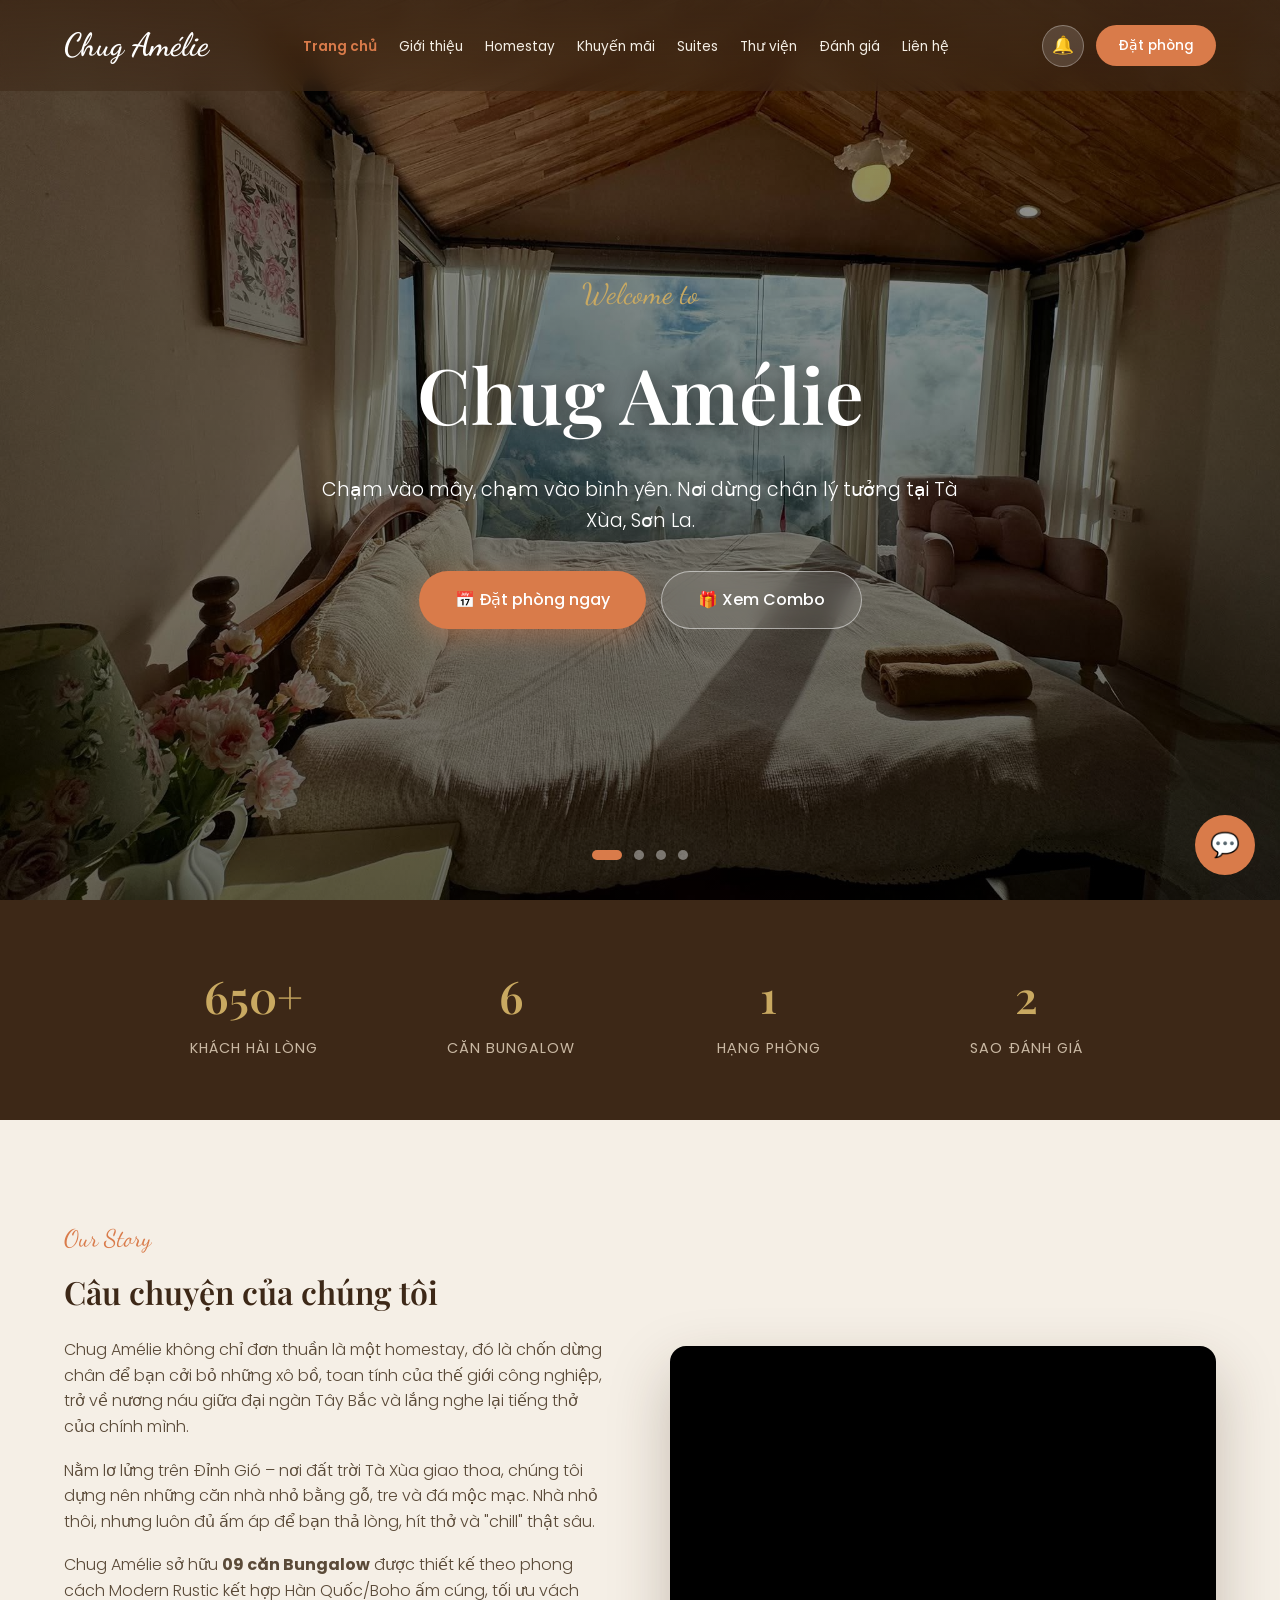
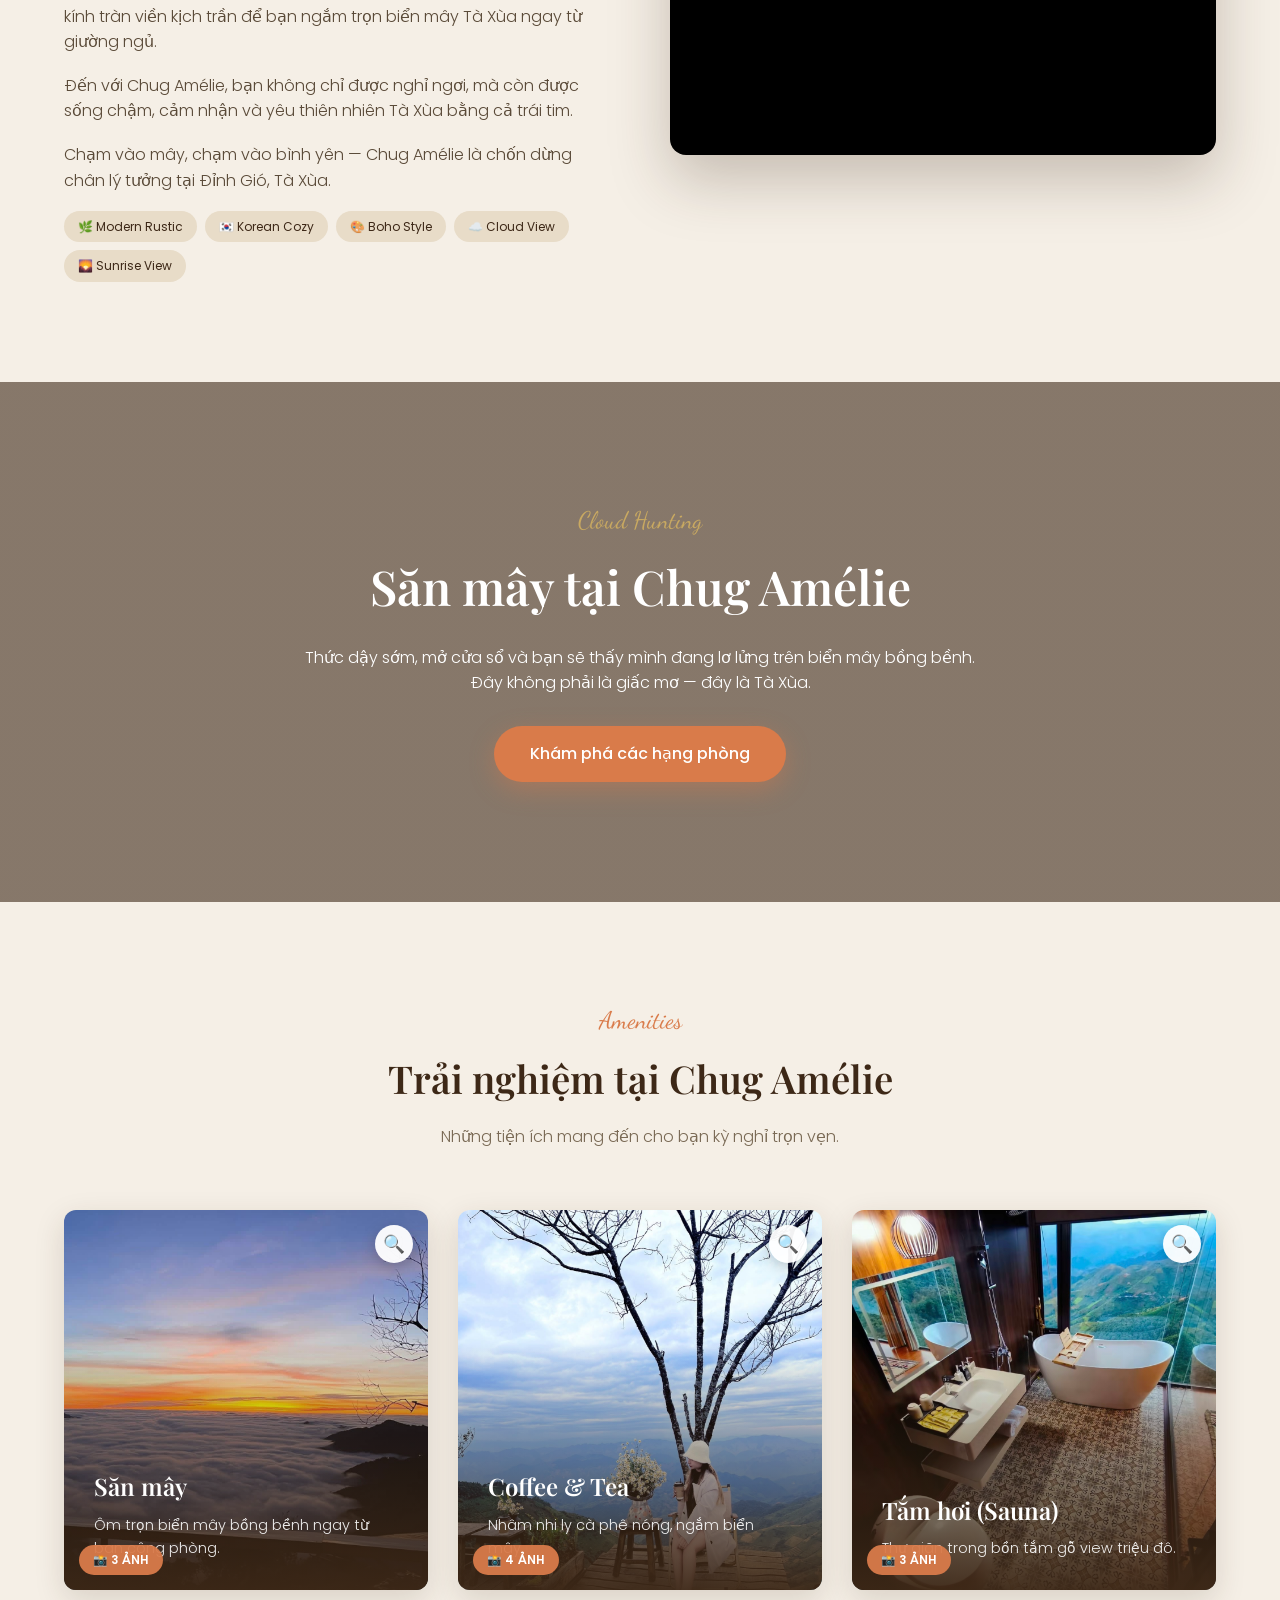
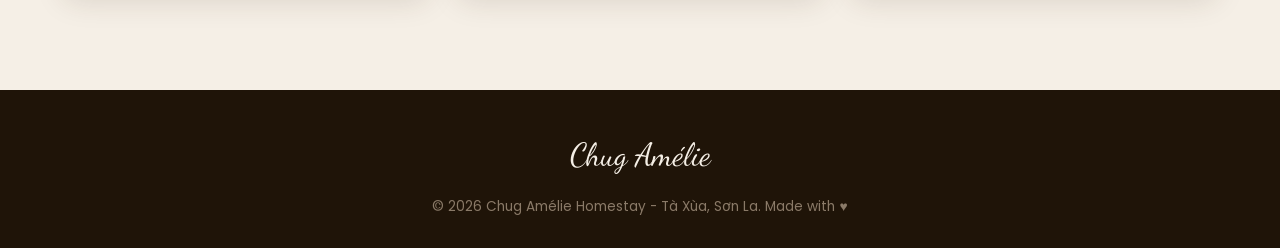
==== commit 9b2f00d8: "Update room quantities 5-3-3-5" ====
--- a/index.html
+++ b/index.html
@@ -60,7 +60,7 @@
 <section class="stats">
 <div class="stats-grid">
 <div class="stat reveal"><h3 data-count="1500">0</h3><p>Khách hài lòng</p></div>
-<div class="stat reveal"><h3 data-count="9">0</h3><p>Căn Bungalow</p></div>
+<div class="stat reveal"><h3 data-count="16">0</h3><p>Căn Bungalow</p></div>
 <div class="stat reveal"><h3 data-count="4">0</h3><p>Hạng phòng</p></div>
 <div class="stat reveal"><h3 data-count="5">0</h3><p>Sao đánh giá</p></div>
 </div>
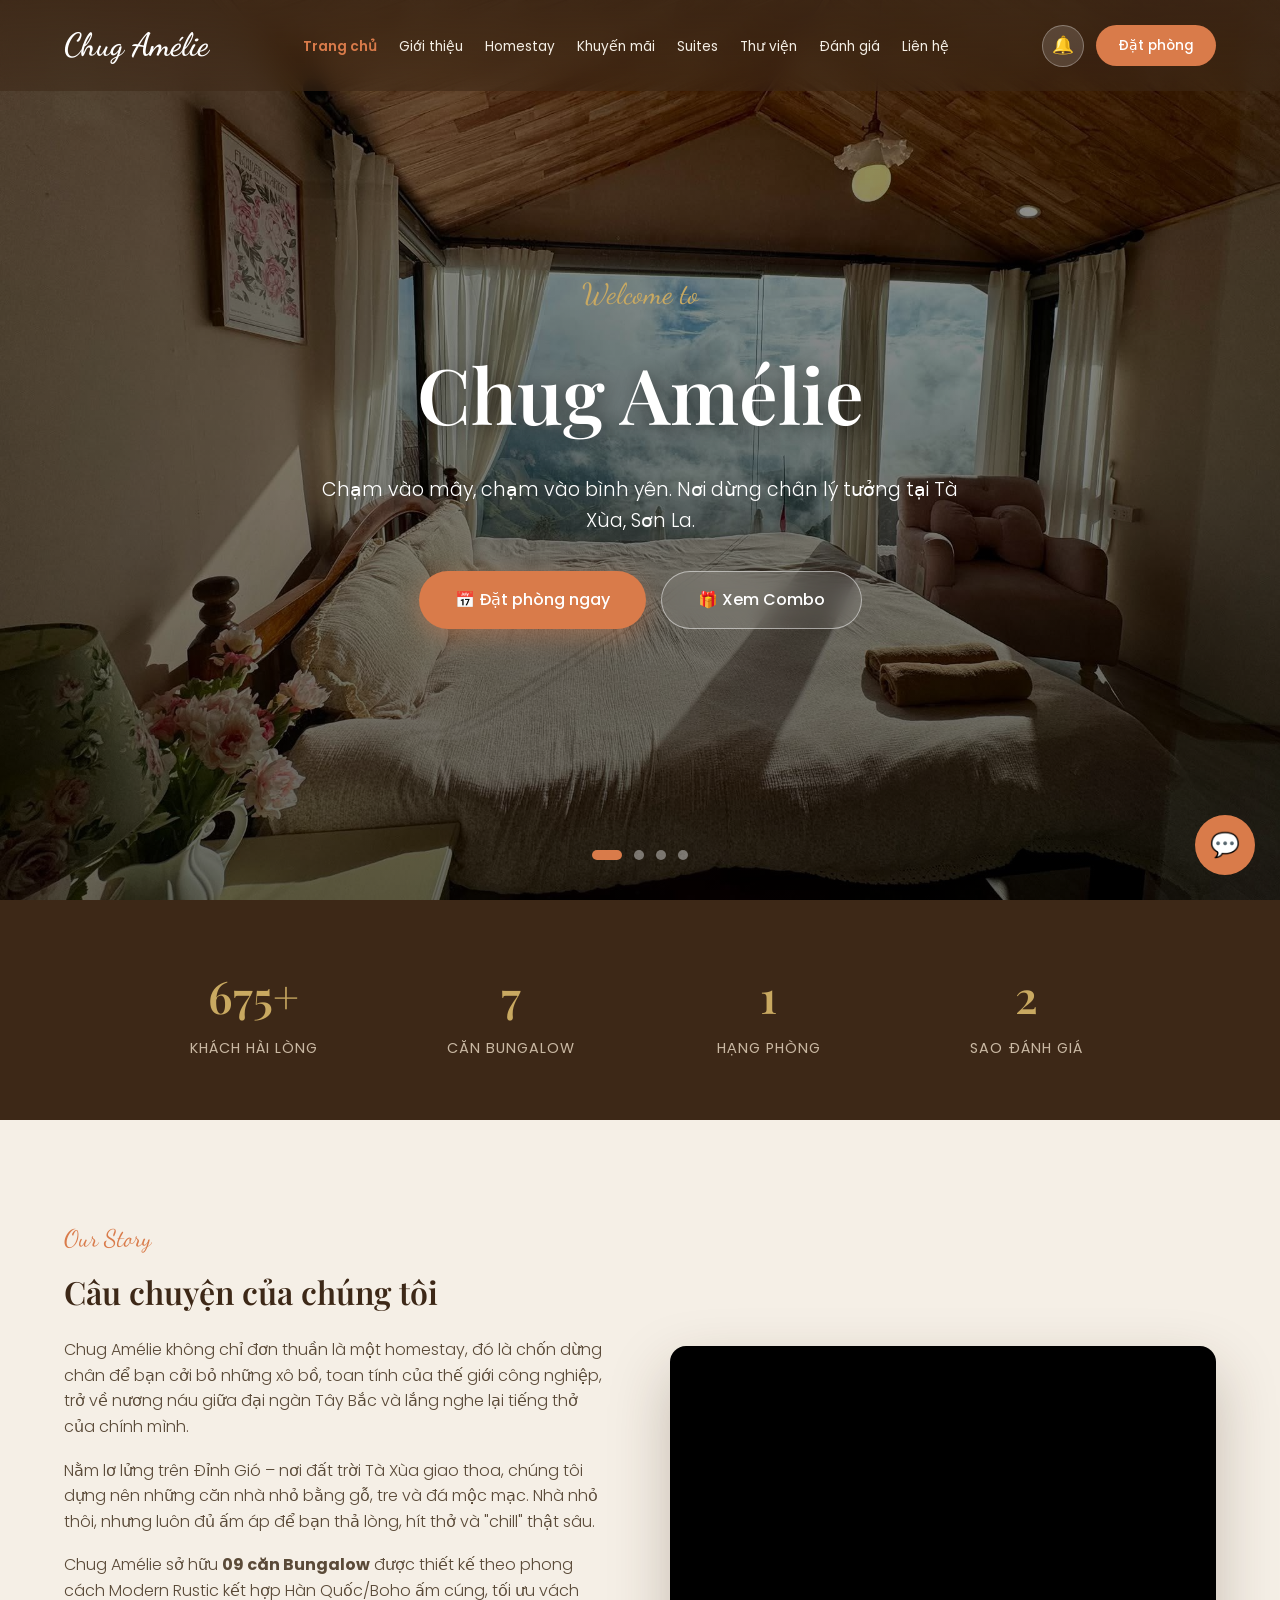
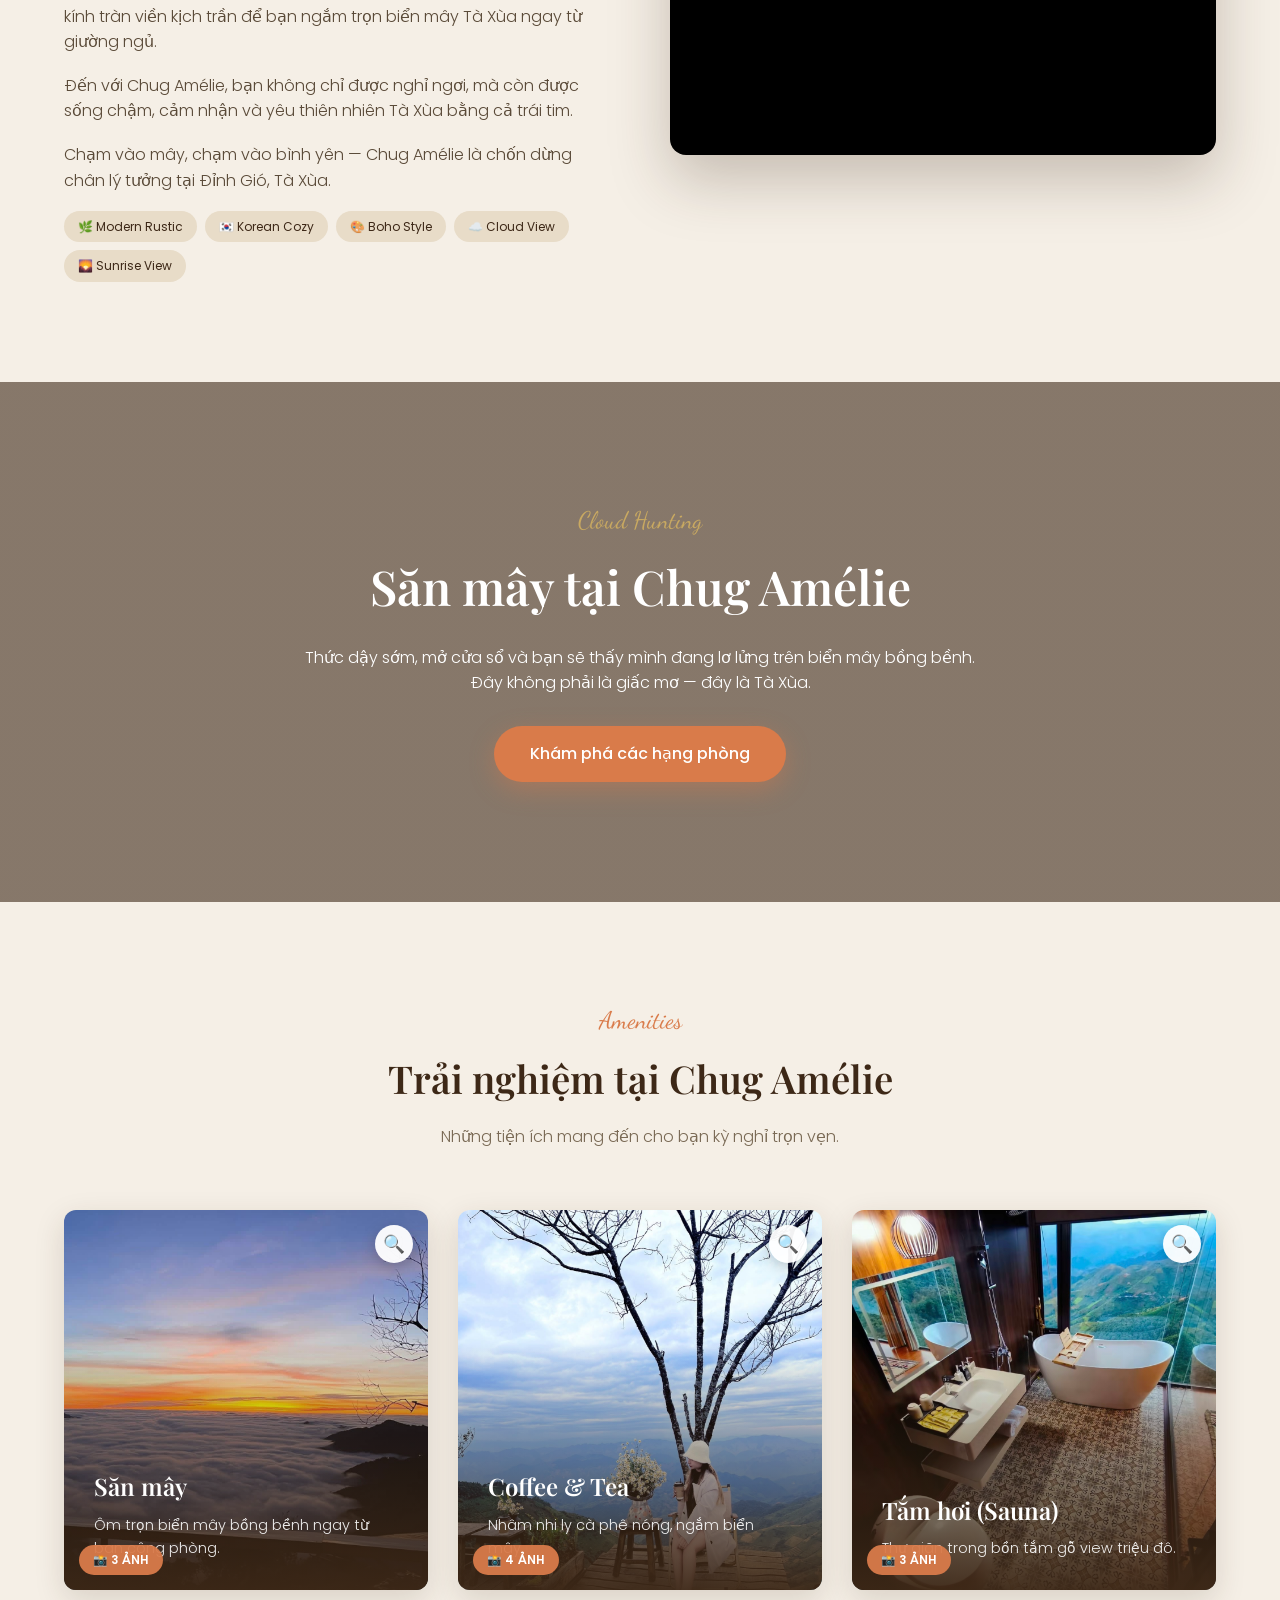
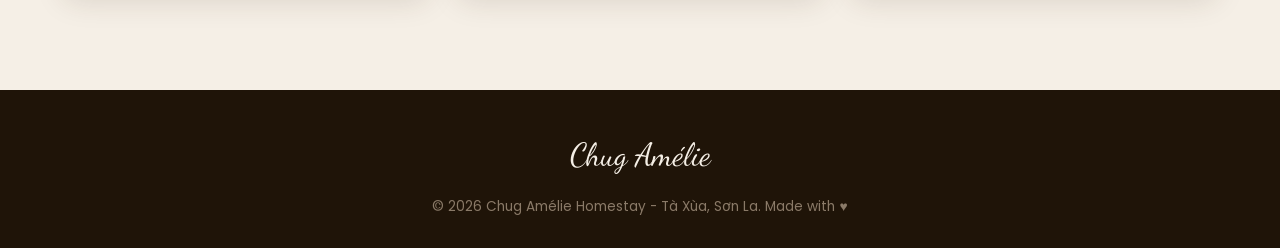
==== commit 4b4683e6: "Update index.html" ====
--- a/index.html
+++ b/index.html
@@ -61,7 +61,7 @@
 <div class="stats-grid">
 <div class="stat reveal"><h3 data-count="1500">0</h3><p>Khách hài lòng</p></div>
 <div class="stat reveal"><h3 data-count="16">0</h3><p>Căn Bungalow</p></div>
-<div class="stat reveal"><h3 data-count="4">0</h3><p>Hạng phòng</p></div>
+<div class="stat reveal"><h3 data-count="3">0</h3><p>Hạng phòng</p></div>
 <div class="stat reveal"><h3 data-count="5">0</h3><p>Sao đánh giá</p></div>
 </div>
 </section>
